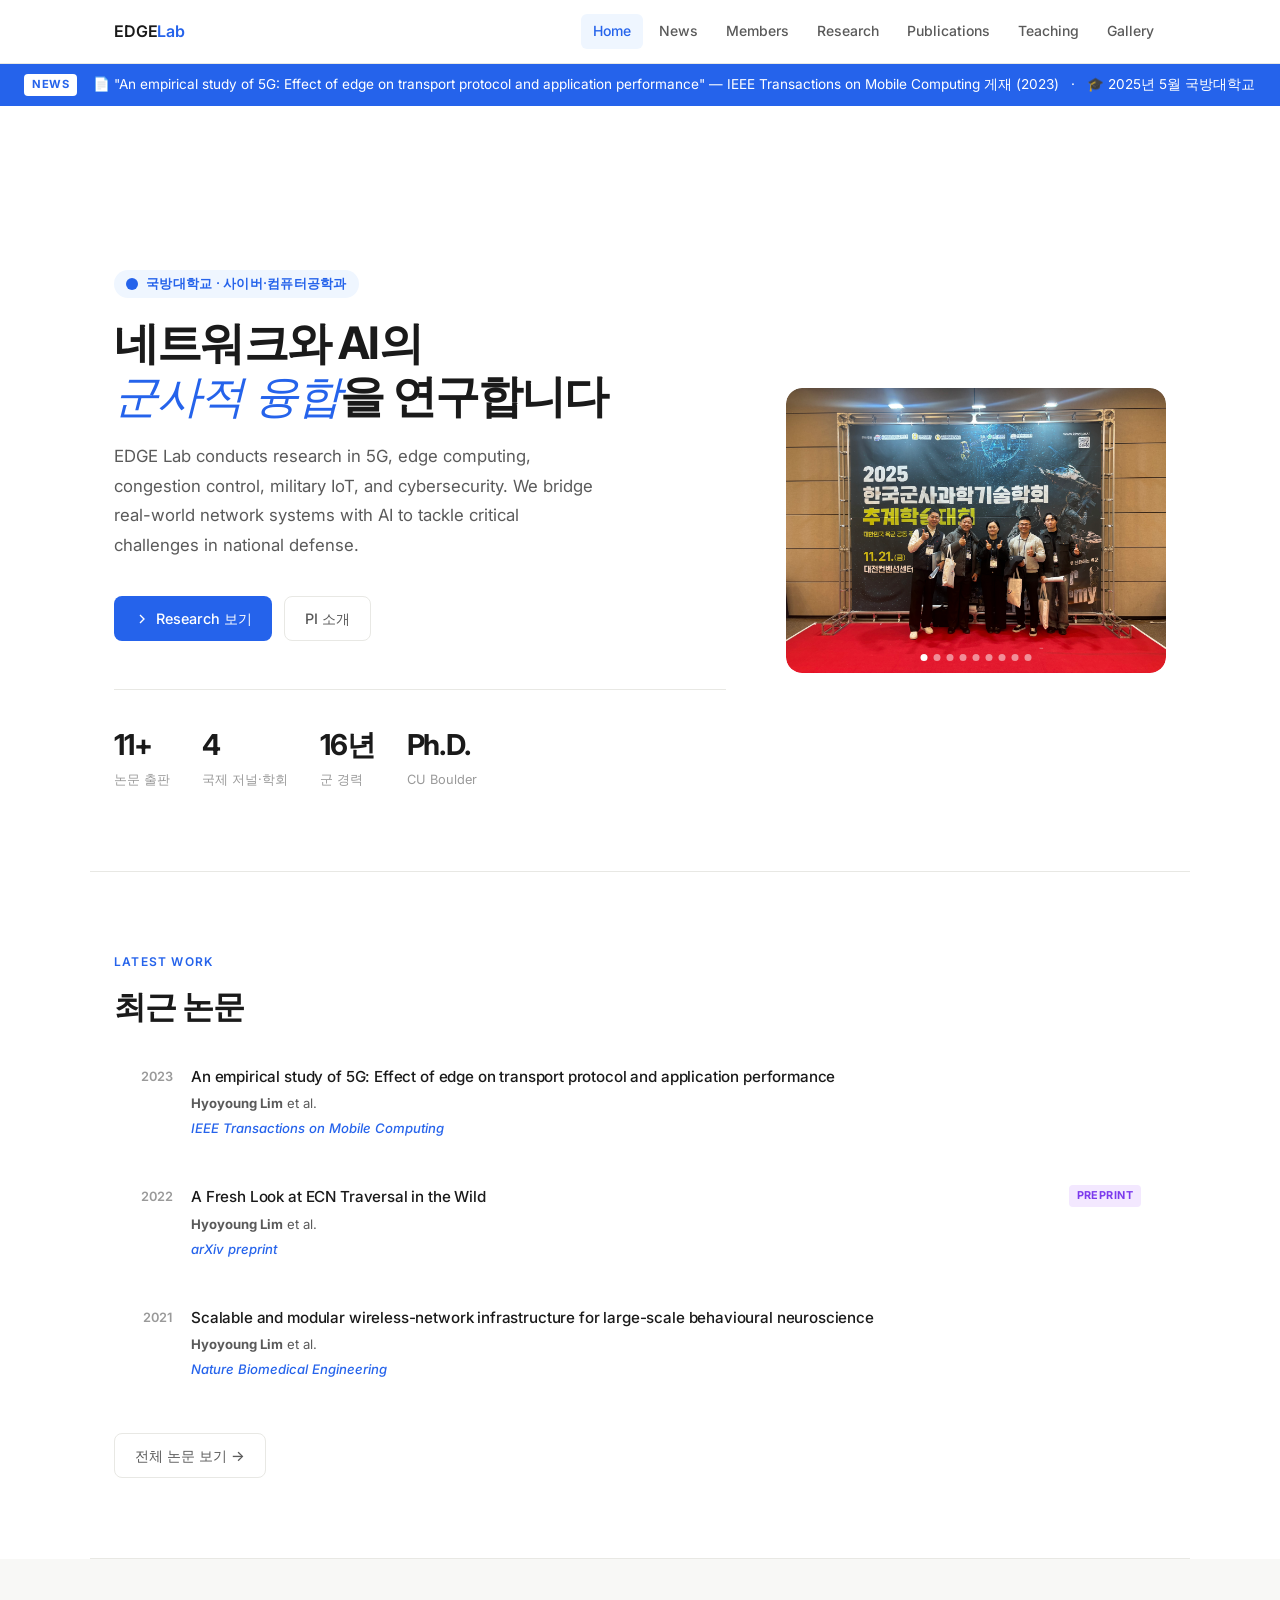
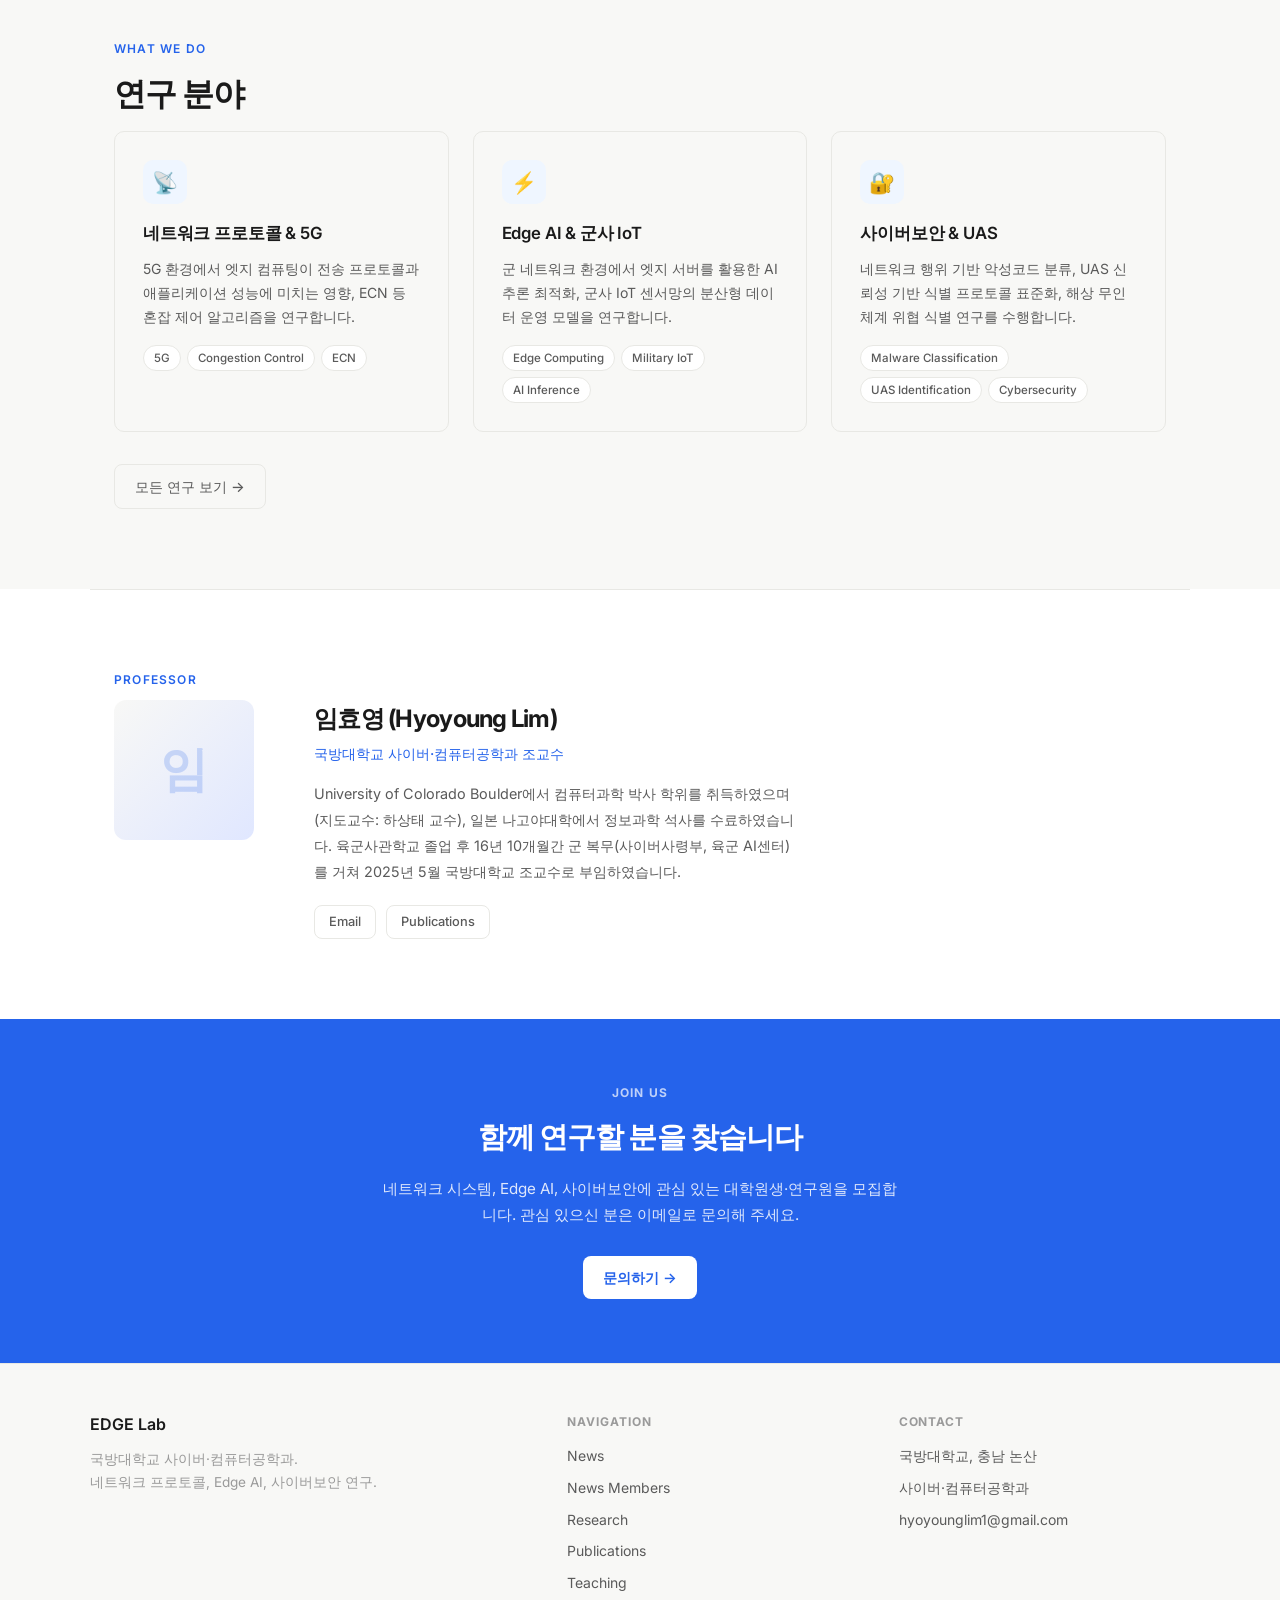
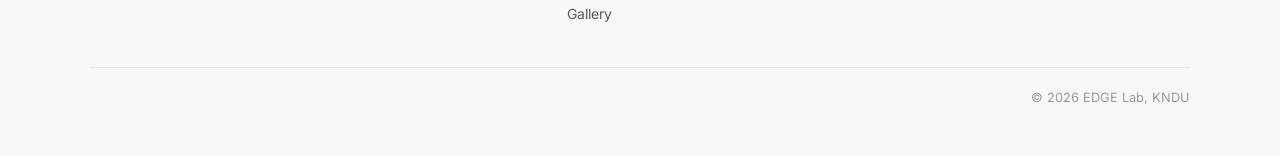
==== index.html @ 73396e30 "Update footer copyright, add hero image slideshow - Footer: show only '© 2026 EDGE Lab, KNDU' right-" ====
<!DOCTYPE html>
<html lang="ko">
<head>
  <meta charset="UTF-8">
  <meta name="viewport" content="width=device-width, initial-scale=1.0">
  <title>EDGE Lab — 국방대학교</title>
  <link rel="stylesheet" href="css/style.css">
</head>
<body>

<nav>
  <div class="nav-inner">
    <a href="index.html" class="nav-logo">EDGE<span>Lab</span></a>
    <ul class="nav-links">
            <li><a href="index.html">Home</a></li>
      <li><a href="news.html">News</a></li>
      <li><a href="members.html">Members</a></li>
      <li><a href="research.html">Research</a></li>
      <li><a href="publications.html">Publications</a></li>
      <li><a href="teaching.html">Teaching</a></li>
      <li><a href="gallery.html">Gallery</a></li>
    </ul>
    <button class="hamburger" aria-label="메뉴">
      <span></span><span></span><span></span>
    </button>
  </div>
</nav>

<div class="mobile-menu">
  <a href="index.html">Home</a>
  <a href="news.html">News</a>
  <a href="members.html">Members</a>
  <a href="research.html">Research</a>
  <a href="publications.html">Publications</a>
  <a href="teaching.html">Teaching</a>
  <a href="gallery.html">Gallery</a>
</div>

<!-- News bar -->
<div class="news-bar" style="margin-top:64px;">
  <span class="news-badge">NEWS</span>
  <div class="news-scroll">
    📄 "An empirical study of 5G: Effect of edge on transport protocol and application performance" — IEEE Transactions on Mobile Computing 게재 (2023) &nbsp;&nbsp;·&nbsp;&nbsp;
    🎓 2025년 5월 국방대학교 사이버·컴퓨터공학과 조교수 부임 &nbsp;&nbsp;·&nbsp;&nbsp;
    📢 군사과학기술학회 추계학술대회 논문 4편 발표 (2025)
  </div>
</div>

<main>
  <!-- Hero -->
  <section class="hero">
    <div>
      <div class="hero-tag">
        <svg width="12" height="12" viewBox="0 0 12 12" fill="currentColor"><circle cx="6" cy="6" r="6"/></svg>
        국방대학교 · 사이버·컴퓨터공학과
      </div>
      <h1 class="hero-title">
        네트워크와 AI의<br><em>군사적 융합</em>을 연구합니다
      </h1>
      <p class="hero-desc">
        EDGE Lab conducts research in 5G, edge computing, congestion control, military IoT, and cybersecurity.
        We bridge real-world network systems with AI to tackle critical challenges in national defense.
      </p>
      <div class="hero-btns">
        <a href="research.html" class="btn btn-primary">
          <svg width="16" height="16" fill="none" stroke="currentColor" stroke-width="2" viewBox="0 0 24 24"><path d="M9 18l6-6-6-6"/></svg>
          Research 보기
        </a>
        <a href="members.html" class="btn btn-ghost">PI 소개</a>
      </div>
      <div class="hero-stats">
        <div>
          <div class="stat-num">11+</div>
          <div class="stat-label">논문 출판</div>
        </div>
        <div>
          <div class="stat-num">4</div>
          <div class="stat-label">국제 저널·학회</div>
        </div>
        <div>
          <div class="stat-num">16년</div>
          <div class="stat-label">군 경력</div>
        </div>
        <div>
          <div class="stat-num">Ph.D.</div>
          <div class="stat-label">CU Boulder</div>
        </div>
      </div>
    </div>

    <div class="hero-card fade-in" style="padding: 0; overflow: hidden; background: none; border: none; box-shadow: none;">
      <div class="hero-slideshow">
        <div class="slide active"><img src="images/2025_1.jpeg" alt="한국군사과학기술학회 추계학술대회 2025"></div>
        <div class="slide"><img src="images/conf_1.jpg" alt="2026 춘계학술발표대회 제주"></div>
        <div class="slide"><img src="images/KICS.jpg" alt="KICS 군통신 워크숍"></div>
        <div class="slide"><img src="images/KICS-1.jpg" alt="KICS 군통신 워크숍 단체사진"></div>
        <div class="slide"><img src="images/202512.jpg" alt="KSC 2025 여수"></div>
        <div class="slide"><img src="images/conf_2.jpg" alt="FPV 드론 네트워크 연구 발표"></div>
        <div class="slide"><img src="images/ADEX.jpg" alt="Seoul ADEX 2025"></div>
        <div class="slide"><img src="images/conf_3.jpg" alt="연구 발표"></div>
        <div class="slide"><img src="images/600324578_4351438551751702_7062159995769066122_n.jpg" alt="KSC 2025 여수"></div>
        <div class="slideshow-dots">
          <span class="dot active" data-idx="0"></span>
          <span class="dot" data-idx="1"></span>
          <span class="dot" data-idx="2"></span>
          <span class="dot" data-idx="3"></span>
          <span class="dot" data-idx="4"></span>
          <span class="dot" data-idx="5"></span>
          <span class="dot" data-idx="6"></span>
          <span class="dot" data-idx="7"></span>
          <span class="dot" data-idx="8"></span>
        </div>
      </div>
    </div>
  </section>

  <div class="divider"></div>

  <!-- Recent Publications -->
  <section class="section">
    <div class="section-label">Latest Work</div>
    <h2 class="section-title fade-in">최근 논문</h2>
    <div class="pub-list" style="margin-bottom: 32px;">

      <div class="pub-item fade-in">
        <div class="pub-year">2023</div>
        <div>
          <div class="pub-title">An empirical study of 5G: Effect of edge on transport protocol and application performance</div>
          <div class="pub-authors"><strong>Hyoyoung Lim</strong> et al.</div>
          <div class="pub-venue">IEEE Transactions on Mobile Computing</div>
        </div>
        <div class="pub-badges"></div>
      </div>

      <div class="pub-item fade-in">
        <div class="pub-year">2022</div>
        <div>
          <div class="pub-title">A Fresh Look at ECN Traversal in the Wild</div>
          <div class="pub-authors"><strong>Hyoyoung Lim</strong> et al.</div>
          <div class="pub-venue">arXiv preprint</div>
        </div>
        <div class="pub-badges">
          <span class="badge badge-preprint">Preprint</span>
        </div>
      </div>

      <div class="pub-item fade-in">
        <div class="pub-year">2021</div>
        <div>
          <div class="pub-title">Scalable and modular wireless-network infrastructure for large-scale behavioural neuroscience</div>
          <div class="pub-authors"><strong>Hyoyoung Lim</strong> et al.</div>
          <div class="pub-venue">Nature Biomedical Engineering</div>
        </div>
        <div class="pub-badges"></div>
      </div>

    </div>
    <a href="publications.html" class="btn btn-ghost">전체 논문 보기 →</a>
  </section>

  <div class="divider"></div>

  <!-- Research highlights -->
  <section style="background: var(--surface); padding: 80px 0;">
    <div style="max-width: var(--max-width); margin: 0 auto; padding: 0 24px;">
      <div class="section-label">What We Do</div>
      <h2 class="section-title fade-in">연구 분야</h2>
      <div class="research-grid">
        <div class="research-card fade-in">
          <div class="research-icon">📡</div>
          <div class="research-title">네트워크 프로토콜 & 5G</div>
          <div class="research-desc">5G 환경에서 엣지 컴퓨팅이 전송 프로토콜과 애플리케이션 성능에 미치는 영향, ECN 등 혼잡 제어 알고리즘을 연구합니다.</div>
          <div class="research-tags">
            <span class="tag">5G</span>
            <span class="tag">Congestion Control</span>
            <span class="tag">ECN</span>
          </div>
        </div>
        <div class="research-card fade-in">
          <div class="research-icon">⚡</div>
          <div class="research-title">Edge AI & 군사 IoT</div>
          <div class="research-desc">군 네트워크 환경에서 엣지 서버를 활용한 AI 추론 최적화, 군사 IoT 센서망의 분산형 데이터 운영 모델을 연구합니다.</div>
          <div class="research-tags">
            <span class="tag">Edge Computing</span>
            <span class="tag">Military IoT</span>
            <span class="tag">AI Inference</span>
          </div>
        </div>
        <div class="research-card fade-in">
          <div class="research-icon">🔐</div>
          <div class="research-title">사이버보안 & UAS</div>
          <div class="research-desc">네트워크 행위 기반 악성코드 분류, UAS 신뢰성 기반 식별 프로토콜 표준화, 해상 무인체계 위협 식별 연구를 수행합니다.</div>
          <div class="research-tags">
            <span class="tag">Malware Classification</span>
            <span class="tag">UAS Identification</span>
            <span class="tag">Cybersecurity</span>
          </div>
        </div>
      </div>
      <div style="margin-top: 32px;">
        <a href="research.html" class="btn btn-ghost">모든 연구 보기 →</a>
      </div>
    </div>
  </section>

  <div class="divider"></div>

  <!-- PI intro -->
  <section class="section">
    <div class="section-label">Professor</div>
    <div style="display: grid; grid-template-columns: 160px 1fr; gap: 40px; align-items: start; max-width: 680px;" class="fade-in">
      <div>
        <div class="member-photo" style="border-radius: 12px; aspect-ratio: 1; width: 140px;">
          <span class="member-initial" style="font-size: 3rem; opacity: 0.2;">임</span>
        </div>
      </div>
      <div>
        <div class="section-title" style="font-size: 1.5rem; margin-bottom: 4px;">임효영 (Hyoyoung Lim)</div>
        <div style="color: var(--accent); font-size: 0.9rem; font-weight: 500; margin-bottom: 16px;">
          국방대학교 사이버·컴퓨터공학과 조교수
        </div>
        <p style="font-size: 0.9rem; color: var(--text-secondary); line-height: 1.8; margin-bottom: 20px;">
          University of Colorado Boulder에서 컴퓨터과학 박사 학위를 취득하였으며(지도교수: 하상태 교수),
          일본 나고야대학에서 정보과학 석사를 수료하였습니다.
          육군사관학교 졸업 후 16년 10개월간 군 복무(사이버사령부, 육군 AI센터)를 거쳐
          2025년 5월 국방대학교 조교수로 부임하였습니다.
        </p>
        <div style="display: flex; gap: 10px; flex-wrap: wrap;">
          <a href="mailto:hyoyounglim1@gmail.com" class="btn btn-ghost" style="font-size: 0.8rem; padding: 6px 14px;">Email</a>
          <a href="publications.html" class="btn btn-ghost" style="font-size: 0.8rem; padding: 6px 14px;">Publications</a>
        </div>
      </div>
    </div>
  </section>

  <!-- Join us -->
  <section style="background: var(--accent); color: white; padding: 64px 24px; text-align: center;">
    <div style="max-width: 520px; margin: 0 auto;">
      <div style="font-size: 0.75rem; font-weight: 700; letter-spacing: 0.1em; text-transform: uppercase; opacity: 0.7; margin-bottom: 12px;">Join Us</div>
      <h2 style="font-size: 1.8rem; font-weight: 700; letter-spacing: -0.03em; margin-bottom: 16px;">함께 연구할 분을 찾습니다</h2>
      <p style="opacity: 0.85; line-height: 1.7; margin-bottom: 28px; font-size: 0.95rem;">
        네트워크 시스템, Edge AI, 사이버보안에 관심 있는 대학원생·연구원을 모집합니다.
        관심 있으신 분은 이메일로 문의해 주세요.
      </p>
      <a href="mailto:hyoyounglim1@gmail.com" class="btn" style="background: white; color: var(--accent); font-weight: 600;">문의하기 →</a>
    </div>
  </section>
</main>

<footer>
  <div class="footer-inner">
    <div>
      <div class="footer-brand">EDGE Lab</div>
      <p class="footer-desc">국방대학교 사이버·컴퓨터공학과.<br>네트워크 프로토콜, Edge AI, 사이버보안 연구.</p>
    </div>
    <div>
      <div class="footer-col-title">Navigation</div>
      <ul class="footer-links">
        <li><a href="news.html">News</a></li>
      <li><a href="news.html">News</a>
  <a href="members.html">Members</a></li>
        <li><a href="research.html">Research</a></li>
        <li><a href="publications.html">Publications</a></li>
        <li><a href="teaching.html">Teaching</a></li>
        <li><a href="gallery.html">Gallery</a></li>
      </ul>
    </div>
    <div>
      <div class="footer-col-title">Contact</div>
      <ul class="footer-links">
        <li><a href="#">국방대학교, 충남 논산</a></li>
        <li><a href="#">사이버·컴퓨터공학과</a></li>
        <li><a href="mailto:hyoyounglim1@gmail.com">hyoyounglim1@gmail.com</a></li>
      </ul>
    </div>
  </div>
  <div class="footer-bottom">
    <span>© 2026 EDGE Lab, KNDU</span>
  </div>
</footer>

<script src="js/main.js"></script>
</body>
</html>
---- css/style.css ----
@import url('https://fonts.googleapis.com/css2?family=Inter:wght@300;400;500;600;700&family=Lora:ital,wght@0,400;0,600;1,400&display=swap');

*, *::before, *::after { box-sizing: border-box; margin: 0; padding: 0; }

:root {
  --bg: #ffffff;
  --surface: #f8f8f6;
  --border: #e8e8e4;
  --text-primary: #1a1a1a;
  --text-secondary: #5a5a5a;
  --text-muted: #9a9a9a;
  --accent: #2563eb;
  --accent-light: #eff6ff;
  --nav-height: 64px;
  --max-width: 1100px;
  --radius: 10px;
}

html { scroll-behavior: smooth; font-size: 16px; }

body {
  font-family: 'Inter', -apple-system, BlinkMacSystemFont, sans-serif;
  background: var(--bg);
  color: var(--text-primary);
  line-height: 1.6;
  -webkit-font-smoothing: antialiased;
}

/* ── Navigation ── */
nav {
  position: fixed;
  top: 0; left: 0; right: 0;
  height: var(--nav-height);
  background: rgba(255,255,255,0.92);
  backdrop-filter: blur(12px);
  -webkit-backdrop-filter: blur(12px);
  border-bottom: 1px solid var(--border);
  z-index: 100;
  display: flex;
  align-items: center;
}

.nav-inner {
  max-width: var(--max-width);
  margin: 0 auto;
  padding: 0 24px;
  width: 100%;
  display: flex;
  align-items: center;
  justify-content: space-between;
}

.nav-logo {
  font-size: 1rem;
  font-weight: 600;
  color: var(--text-primary);
  text-decoration: none;
  letter-spacing: -0.01em;
}

.nav-logo span { color: var(--accent); }

.nav-links {
  display: flex;
  gap: 4px;
  list-style: none;
}

.nav-links a {
  display: block;
  padding: 6px 12px;
  font-size: 0.875rem;
  font-weight: 500;
  color: var(--text-secondary);
  text-decoration: none;
  border-radius: 6px;
  transition: color 0.15s, background 0.15s;
}

.nav-links a:hover,
.nav-links a.active {
  color: var(--accent);
  background: var(--accent-light);
}

.hamburger {
  display: none;
  flex-direction: column;
  gap: 5px;
  cursor: pointer;
  background: none;
  border: none;
  padding: 4px;
}
.hamburger span { display: block; width: 22px; height: 2px; background: var(--text-primary); border-radius: 2px; transition: 0.2s; }

/* ── Layout ── */
main { padding-top: var(--nav-height); }

.section {
  padding: 80px 24px;
  max-width: var(--max-width);
  margin: 0 auto;
}

.section-label {
  font-size: 0.75rem;
  font-weight: 600;
  text-transform: uppercase;
  letter-spacing: 0.1em;
  color: var(--accent);
  margin-bottom: 10px;
}

.section-title {
  font-size: 2rem;
  font-weight: 700;
  color: var(--text-primary);
  letter-spacing: -0.03em;
  margin-bottom: 12px;
}

.section-sub {
  font-size: 1rem;
  color: var(--text-secondary);
  max-width: 560px;
  line-height: 1.7;
  margin-bottom: 48px;
}

.divider { height: 1px; background: var(--border); max-width: var(--max-width); margin: 0 auto; }

/* ── Hero ── */
.hero {
  padding: 100px 24px 80px;
  max-width: var(--max-width);
  margin: 0 auto;
  display: grid;
  grid-template-columns: 1fr 380px;
  gap: 60px;
  align-items: center;
}

.hero-tag {
  display: inline-flex;
  align-items: center;
  gap: 8px;
  background: var(--accent-light);
  color: var(--accent);
  font-size: 0.8rem;
  font-weight: 600;
  padding: 4px 12px;
  border-radius: 100px;
  margin-bottom: 20px;
  letter-spacing: 0.02em;
}

.hero-title {
  font-size: 2.8rem;
  font-weight: 700;
  letter-spacing: -0.04em;
  line-height: 1.15;
  color: var(--text-primary);
  margin-bottom: 20px;
}

.hero-title em {
  font-family: 'Lora', Georgia, serif;
  font-style: italic;
  font-weight: 400;
  color: var(--accent);
}

.hero-desc {
  font-size: 1.05rem;
  color: var(--text-secondary);
  line-height: 1.75;
  margin-bottom: 36px;
  max-width: 480px;
}

.hero-btns { display: flex; gap: 12px; flex-wrap: wrap; }

.btn {
  display: inline-flex;
  align-items: center;
  gap: 6px;
  padding: 10px 20px;
  border-radius: 8px;
  font-size: 0.9rem;
  font-weight: 500;
  text-decoration: none;
  transition: all 0.15s;
  cursor: pointer;
  border: none;
}

.btn-primary {
  background: var(--accent);
  color: white;
}
.btn-primary:hover { background: #1d4ed8; transform: translateY(-1px); box-shadow: 0 4px 14px rgba(37,99,235,0.3); }

.btn-ghost {
  background: transparent;
  color: var(--text-secondary);
  border: 1px solid var(--border);
}
.btn-ghost:hover { border-color: var(--accent); color: var(--accent); background: var(--accent-light); }

.hero-stats {
  display: flex;
  gap: 32px;
  margin-top: 48px;
  padding-top: 32px;
  border-top: 1px solid var(--border);
}

.stat-num {
  font-size: 1.8rem;
  font-weight: 700;
  letter-spacing: -0.04em;
  color: var(--text-primary);
}
.stat-label { font-size: 0.8rem; color: var(--text-muted); margin-top: 2px; }

.hero-card {
  background: var(--surface);
  border: 1px solid var(--border);
  border-radius: 16px;
  padding: 28px;
  position: relative;
  overflow: hidden;
}

.hero-card::before {
  content: '';
  position: absolute;
  top: 0; right: 0;
  width: 200px; height: 200px;
  background: radial-gradient(circle, rgba(37,99,235,0.08) 0%, transparent 70%);
}

.lab-photo-placeholder {
  width: 100%;
  aspect-ratio: 4/3;
  background: linear-gradient(135deg, #dbeafe 0%, #eff6ff 100%);
  border-radius: 10px;
  display: flex;
  flex-direction: column;
  align-items: center;
  justify-content: center;
  gap: 8px;
  color: var(--accent);
  font-size: 0.85rem;
  font-weight: 500;
  margin-bottom: 20px;
}

.lab-photo-placeholder svg { opacity: 0.5; }

.lab-info-row { display: flex; align-items: center; gap: 8px; margin-bottom: 10px; }
.lab-info-row:last-child { margin-bottom: 0; }
.lab-info-icon { width: 18px; height: 18px; color: var(--accent); flex-shrink: 0; }
.lab-info-text { font-size: 0.875rem; color: var(--text-secondary); }

/* ── Hero Slideshow ── */
.hero-slideshow {
  position: relative;
  width: 100%;
  aspect-ratio: 4/3;
  border-radius: 16px;
  overflow: hidden;
  box-shadow: 0 8px 32px rgba(0,0,0,0.15);
}

.hero-slideshow .slide {
  position: absolute;
  inset: 0;
  opacity: 0;
  transition: opacity 0.7s ease;
}

.hero-slideshow .slide.active { opacity: 1; }

.hero-slideshow .slide img {
  width: 100%;
  height: 100%;
  object-fit: cover;
  display: block;
}

.slideshow-dots {
  position: absolute;
  bottom: 12px;
  left: 50%;
  transform: translateX(-50%);
  display: flex;
  gap: 6px;
  z-index: 10;
}

.dot {
  width: 7px;
  height: 7px;
  border-radius: 50%;
  background: rgba(255,255,255,0.5);
  cursor: pointer;
  transition: background 0.2s;
}

.dot.active { background: white; }

/* ── News ticker ── */
.news-bar {
  background: var(--accent);
  color: white;
  padding: 10px 24px;
  font-size: 0.85rem;
  display: flex;
  align-items: center;
  gap: 16px;
  overflow: hidden;
}
.news-badge {
  background: white;
  color: var(--accent);
  font-size: 0.7rem;
  font-weight: 700;
  padding: 2px 8px;
  border-radius: 4px;
  flex-shrink: 0;
  letter-spacing: 0.05em;
}
.news-scroll { white-space: nowrap; overflow: hidden; }

/* ── Members ── */
.member-grid {
  display: grid;
  grid-template-columns: repeat(auto-fill, minmax(200px, 1fr));
  gap: 24px;
}

.member-card {
  background: var(--bg);
  border: 1px solid var(--border);
  border-radius: var(--radius);
  overflow: hidden;
  transition: border-color 0.2s, box-shadow 0.2s, transform 0.2s;
}

.member-card:hover {
  border-color: var(--accent);
  box-shadow: 0 4px 20px rgba(37,99,235,0.1);
  transform: translateY(-2px);
}

.member-photo {
  width: 100%;
  aspect-ratio: 1;
  background: linear-gradient(135deg, var(--surface) 0%, #e0e7ff 100%);
  display: flex;
  align-items: center;
  justify-content: center;
  position: relative;
  overflow: hidden;
}

.member-photo img { width: 100%; height: 100%; object-fit: cover; }

.member-initial {
  font-size: 2rem;
  font-weight: 700;
  color: var(--accent);
  opacity: 0.3;
}

.member-info { padding: 16px; }
.member-name { font-size: 0.95rem; font-weight: 600; margin-bottom: 2px; }
.member-role { font-size: 0.8rem; color: var(--accent); font-weight: 500; margin-bottom: 4px; }
.member-dept { font-size: 0.78rem; color: var(--text-muted); }
.member-links { display: flex; gap: 8px; margin-top: 10px; }
.member-link {
  font-size: 0.75rem;
  color: var(--text-muted);
  text-decoration: none;
  padding: 2px 8px;
  border: 1px solid var(--border);
  border-radius: 4px;
  transition: 0.15s;
}
.member-link:hover { color: var(--accent); border-color: var(--accent); }

.member-section-title {
  font-size: 0.8rem;
  font-weight: 600;
  text-transform: uppercase;
  letter-spacing: 0.08em;
  color: var(--text-muted);
  margin: 40px 0 16px;
  padding-bottom: 8px;
  border-bottom: 1px solid var(--border);
}

/* ── Research ── */
.research-grid {
  display: grid;
  grid-template-columns: repeat(auto-fill, minmax(320px, 1fr));
  gap: 24px;
}

.research-card {
  background: var(--surface);
  border: 1px solid var(--border);
  border-radius: var(--radius);
  padding: 28px;
  transition: 0.2s;
}

.research-card:hover { border-color: var(--accent); box-shadow: 0 4px 20px rgba(37,99,235,0.08); }

.research-icon {
  width: 44px;
  height: 44px;
  background: var(--accent-light);
  border-radius: 10px;
  display: flex;
  align-items: center;
  justify-content: center;
  margin-bottom: 16px;
  font-size: 1.3rem;
}

.research-title { font-size: 1.05rem; font-weight: 600; margin-bottom: 10px; letter-spacing: -0.01em; }
.research-desc { font-size: 0.875rem; color: var(--text-secondary); line-height: 1.7; margin-bottom: 16px; }
.research-tags { display: flex; flex-wrap: wrap; gap: 6px; }
.tag {
  font-size: 0.72rem;
  font-weight: 500;
  padding: 3px 10px;
  border-radius: 100px;
  background: white;
  border: 1px solid var(--border);
  color: var(--text-secondary);
}

/* ── Publications ── */
.pub-filters { display: flex; gap: 8px; margin-bottom: 32px; flex-wrap: wrap; }
.filter-btn {
  padding: 6px 14px;
  border: 1px solid var(--border);
  border-radius: 6px;
  font-size: 0.8rem;
  font-weight: 500;
  background: white;
  color: var(--text-secondary);
  cursor: pointer;
  transition: 0.15s;
}
.filter-btn.active, .filter-btn:hover { border-color: var(--accent); color: var(--accent); background: var(--accent-light); }

.pub-list { display: flex; flex-direction: column; gap: 4px; }

.pub-item {
  padding: 20px 24px;
  border: 1px solid transparent;
  border-radius: var(--radius);
  display: grid;
  grid-template-columns: auto 1fr auto;
  gap: 16px;
  align-items: start;
  transition: 0.15s;
  cursor: pointer;
}

.pub-item:hover { border-color: var(--border); background: var(--surface); }

.pub-year {
  font-size: 0.8rem;
  font-weight: 600;
  color: var(--text-muted);
  padding-top: 2px;
  width: 36px;
  text-align: center;
}

.pub-title { font-size: 0.95rem; font-weight: 500; margin-bottom: 4px; letter-spacing: -0.01em; }
.pub-authors { font-size: 0.82rem; color: var(--text-secondary); margin-bottom: 4px; }
.pub-venue { font-size: 0.82rem; color: var(--accent); font-weight: 500; font-style: italic; }

.pub-badges { display: flex; flex-direction: column; gap: 4px; align-items: flex-end; }
.badge {
  font-size: 0.68rem;
  font-weight: 700;
  padding: 2px 8px;
  border-radius: 4px;
  letter-spacing: 0.04em;
  text-transform: uppercase;
  white-space: nowrap;
}
.badge-oral { background: #fef3c7; color: #92400e; }
.badge-best { background: #dcfce7; color: #166534; }
.badge-preprint { background: #f3e8ff; color: #7c3aed; }

/* ── Teaching ── */
.course-grid { display: flex; flex-direction: column; gap: 16px; }

.course-card {
  background: var(--bg);
  border: 1px solid var(--border);
  border-radius: var(--radius);
  padding: 24px 28px;
  display: grid;
  grid-template-columns: auto 1fr auto;
  gap: 24px;
  align-items: center;
  transition: 0.15s;
}

.course-card:hover { border-color: var(--accent); box-shadow: 0 2px 12px rgba(37,99,235,0.08); }

.course-code {
  font-family: 'Courier New', monospace;
  font-size: 0.8rem;
  font-weight: 700;
  color: var(--accent);
  background: var(--accent-light);
  padding: 6px 10px;
  border-radius: 6px;
  white-space: nowrap;
}

.course-title { font-size: 1rem; font-weight: 600; margin-bottom: 4px; }
.course-info { font-size: 0.82rem; color: var(--text-secondary); }

.course-sem {
  font-size: 0.78rem;
  color: var(--text-muted);
  font-weight: 500;
  text-align: right;
  white-space: nowrap;
}

/* ── Gallery ── */
.gallery-filters { display: flex; gap: 8px; margin-bottom: 28px; flex-wrap: wrap; }

.gallery-grid {
  columns: 3;
  column-gap: 16px;
}

.gallery-item {
  break-inside: avoid;
  margin-bottom: 16px;
  border-radius: var(--radius);
  overflow: hidden;
  position: relative;
  cursor: pointer;
}

.gallery-item:hover .gallery-overlay { opacity: 1; }

.gallery-placeholder {
  width: 100%;
  background: linear-gradient(135deg, var(--surface), #dbeafe);
  display: flex;
  align-items: center;
  justify-content: center;
  font-size: 0.8rem;
  color: var(--text-muted);
  border-radius: var(--radius);
  border: 1px solid var(--border);
  font-weight: 500;
}

.gallery-placeholder.tall { aspect-ratio: 3/4; }
.gallery-placeholder.wide { aspect-ratio: 4/3; }
.gallery-placeholder.square { aspect-ratio: 1; }

.gallery-overlay {
  position: absolute;
  inset: 0;
  background: rgba(0,0,0,0.5);
  display: flex;
  align-items: flex-end;
  padding: 16px;
  opacity: 0;
  transition: 0.2s;
}
.gallery-caption { color: white; font-size: 0.82rem; font-weight: 500; }

/* ── Footer ── */
footer {
  background: var(--surface);
  border-top: 1px solid var(--border);
  padding: 48px 24px;
}

.footer-inner {
  max-width: var(--max-width);
  margin: 0 auto;
  display: grid;
  grid-template-columns: 1.5fr 1fr 1fr;
  gap: 40px;
}

.footer-brand { font-size: 1rem; font-weight: 600; margin-bottom: 10px; }
.footer-desc { font-size: 0.85rem; color: var(--text-muted); line-height: 1.7; }
.footer-col-title { font-size: 0.75rem; font-weight: 700; text-transform: uppercase; letter-spacing: 0.08em; color: var(--text-muted); margin-bottom: 12px; }
.footer-links { list-style: none; display: flex; flex-direction: column; gap: 6px; }
.footer-links a { font-size: 0.875rem; color: var(--text-secondary); text-decoration: none; transition: color 0.15s; }
.footer-links a:hover { color: var(--accent); }
.footer-bottom { margin-top: 40px; padding-top: 20px; border-top: 1px solid var(--border); font-size: 0.8rem; color: var(--text-muted); max-width: var(--max-width); margin-left: auto; margin-right: auto; display: flex; justify-content: flex-end; align-items: center; }

/* ── Lightbox ── */
.lightbox {
  position: fixed;
  inset: 0;
  background: rgba(0,0,0,0.85);
  display: none;
  align-items: center;
  justify-content: center;
  z-index: 200;
  padding: 24px;
}
.lightbox.open { display: flex; }
.lightbox-img { max-width: 90vw; max-height: 85vh; border-radius: 8px; }
.lightbox-close {
  position: absolute;
  top: 20px; right: 20px;
  background: rgba(255,255,255,0.15);
  border: none;
  color: white;
  width: 36px; height: 36px;
  border-radius: 50%;
  cursor: pointer;
  font-size: 1.2rem;
  display: flex; align-items: center; justify-content: center;
  transition: background 0.15s;
}
.lightbox-close:hover { background: rgba(255,255,255,0.25); }

/* ── Mobile nav ── */
.mobile-menu {
  display: none;
  position: fixed;
  top: var(--nav-height);
  left: 0; right: 0;
  background: white;
  border-bottom: 1px solid var(--border);
  padding: 12px 24px 20px;
  z-index: 99;
  flex-direction: column;
  gap: 4px;
}

.mobile-menu.open { display: flex; }
.mobile-menu a { display: block; padding: 10px 12px; font-size: 0.95rem; font-weight: 500; color: var(--text-secondary); text-decoration: none; border-radius: 6px; }
.mobile-menu a:hover { color: var(--accent); background: var(--accent-light); }

/* ── Responsive ── */
@media (max-width: 768px) {
  .nav-links { display: none; }
  .hamburger { display: flex; }

  .hero { grid-template-columns: 1fr; gap: 40px; padding: 60px 24px 60px; }
  .hero-card { display: none; }
  .hero-title { font-size: 2rem; }
  .hero-stats { gap: 20px; }

  .gallery-grid { columns: 2; }
  .footer-inner { grid-template-columns: 1fr; gap: 28px; }
  .footer-bottom { flex-direction: column; gap: 8px; text-align: center; }

  .course-card { grid-template-columns: 1fr; }
  .course-sem { text-align: left; }
  .pub-item { grid-template-columns: 1fr; }
  .pub-year { width: auto; }
}

@media (max-width: 480px) {
  .gallery-grid { columns: 1; }
  .section { padding: 60px 20px; }
}

/* ── Page header ── */
.page-hero {
  background: var(--surface);
  border-bottom: 1px solid var(--border);
  padding: 60px 24px;
}
.page-hero-inner { max-width: var(--max-width); margin: 0 auto; }
.page-hero-title { font-size: 2.2rem; font-weight: 700; letter-spacing: -0.04em; margin-bottom: 8px; }
.page-hero-sub { font-size: 1rem; color: var(--text-secondary); }

/* scroll fade-in */
.fade-in { opacity: 0; transform: translateY(16px); transition: opacity 0.5s ease, transform 0.5s ease; }
.fade-in.visible { opacity: 1; transform: none; }
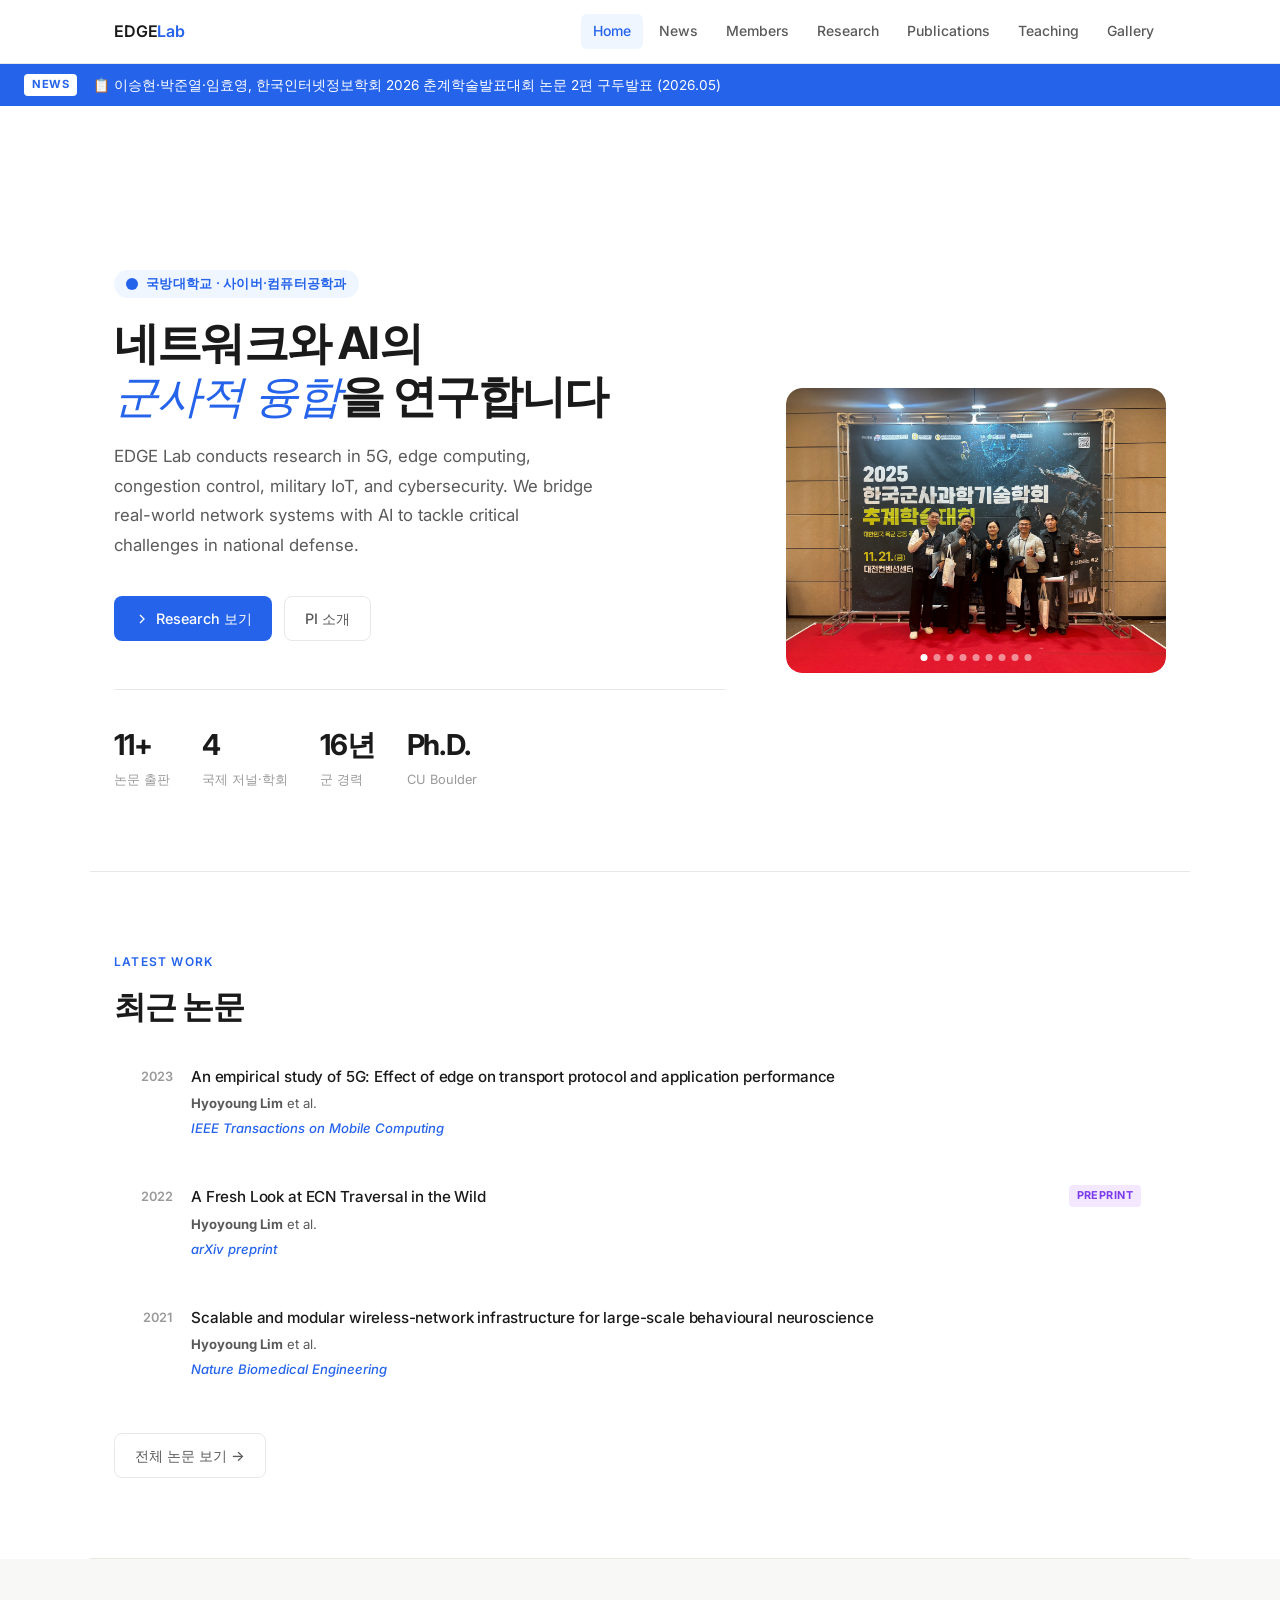
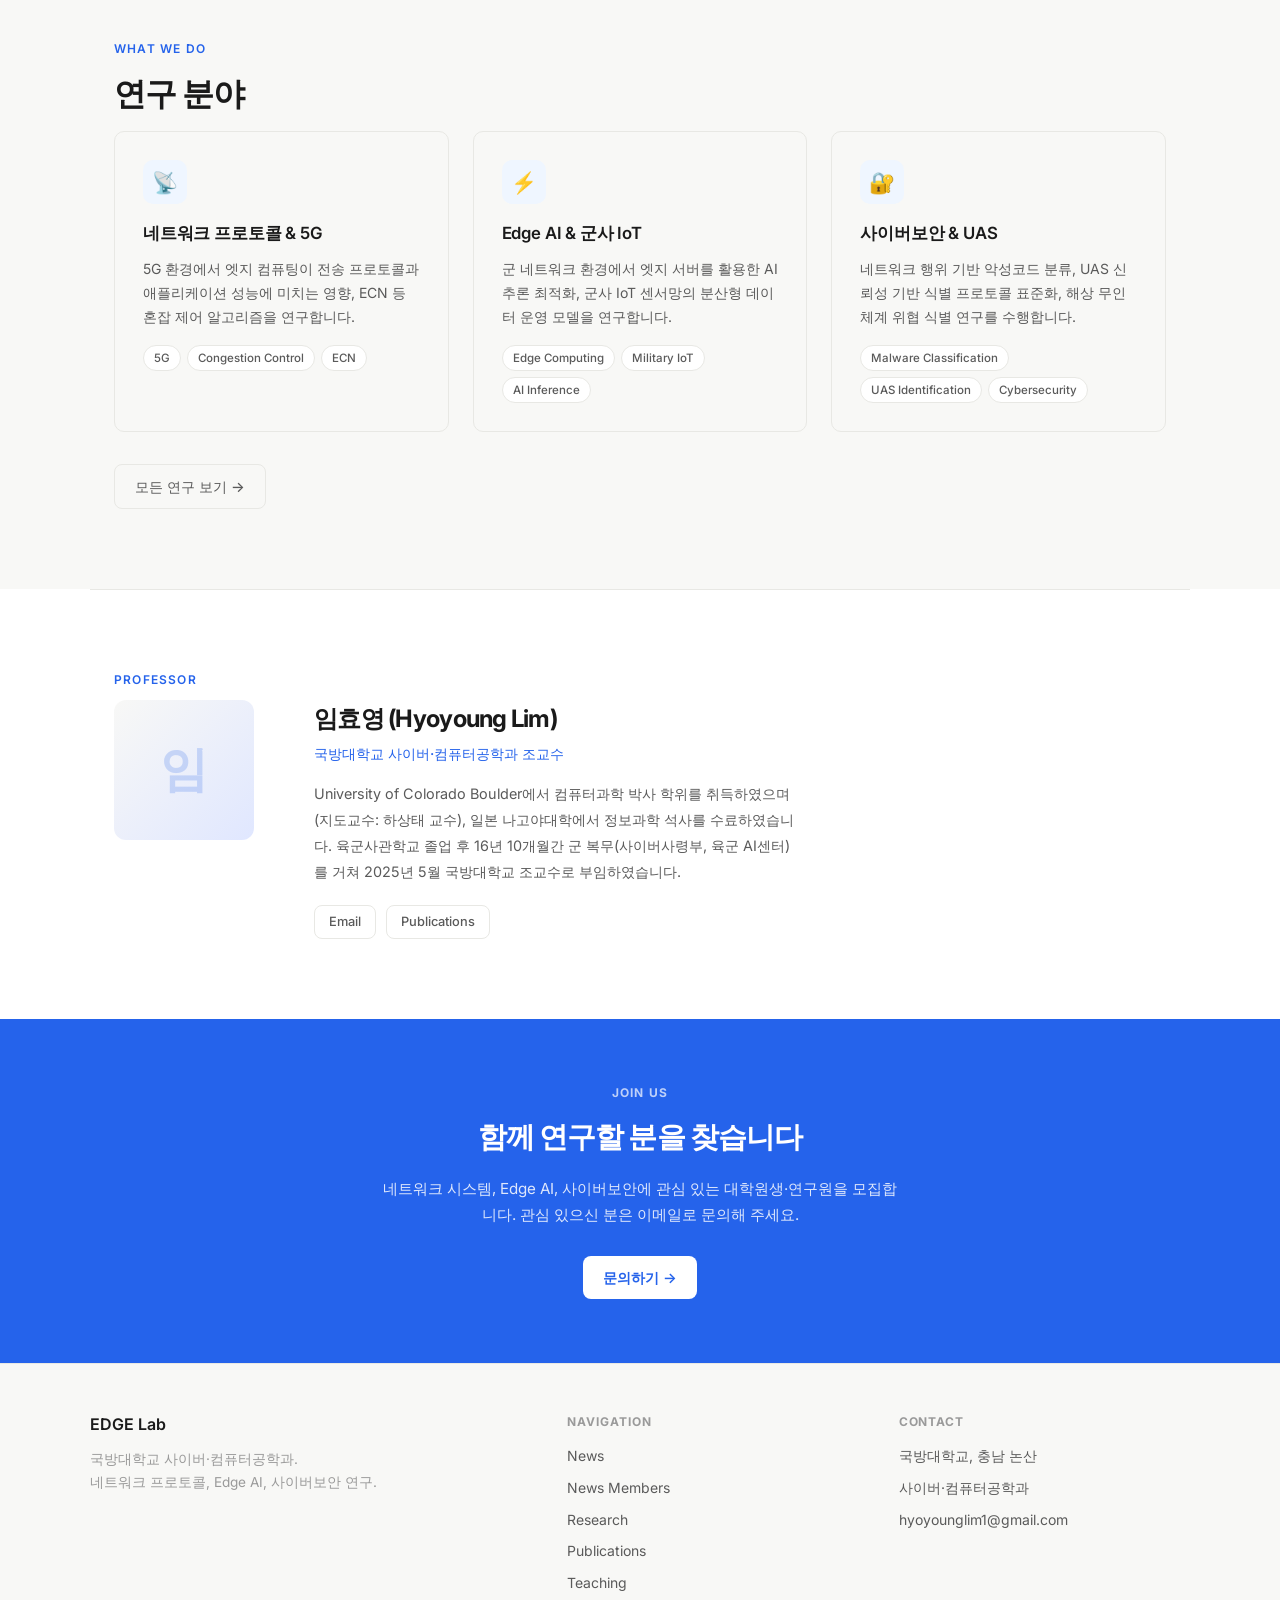
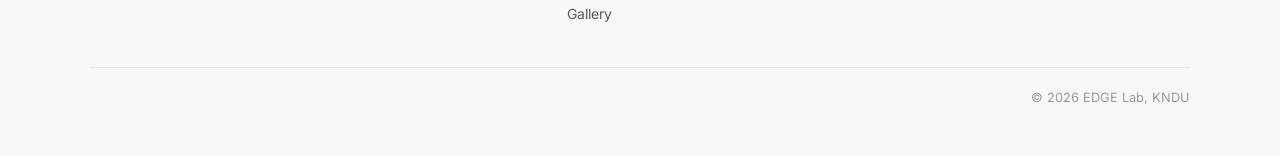
==== commit 13288c81: "Replace news bar scroll with rotating ticker (latest 3 items) - 3 news items fade in/out every 4 sec" ====
--- a/index.html
+++ b/index.html
@@ -39,10 +39,10 @@
 <!-- News bar -->
 <div class="news-bar" style="margin-top:64px;">
   <span class="news-badge">NEWS</span>
-  <div class="news-scroll">
-    📄 "An empirical study of 5G: Effect of edge on transport protocol and application performance" — IEEE Transactions on Mobile Computing 게재 (2023) &nbsp;&nbsp;·&nbsp;&nbsp;
-    🎓 2025년 5월 국방대학교 사이버·컴퓨터공학과 조교수 부임 &nbsp;&nbsp;·&nbsp;&nbsp;
-    📢 군사과학기술학회 추계학술대회 논문 4편 발표 (2025)
+  <div class="news-ticker">
+    <div class="news-tick active">📋 이승현·박준열·임효영, 한국인터넷정보학회 2026 춘계학술발표대회 논문 2편 구두발표 (2026.05)</div>
+    <div class="news-tick">🎤 KSC 2025 신진연구자 최신연구소개 초청 강연 — "5G 엣지 환경에서의 전송 프로토콜·애플리케이션 성능 분석" (2025.12)</div>
+    <div class="news-tick">📢 군사과학기술학회 추계학술대회 논문 6편 발표 (2025.11)</div>
   </div>
 </div>
 
--- a/css/style.css
+++ b/css/style.css
@@ -332,7 +332,9 @@
   flex-shrink: 0;
   letter-spacing: 0.05em;
 }
-.news-scroll { white-space: nowrap; overflow: hidden; }
+.news-ticker { position: relative; overflow: hidden; flex: 1; height: 1.4em; }
+.news-tick { position: absolute; inset: 0; white-space: nowrap; opacity: 0; transition: opacity 0.6s ease; }
+.news-tick.active { opacity: 1; }
 
 /* ── Members ── */
 .member-grid {
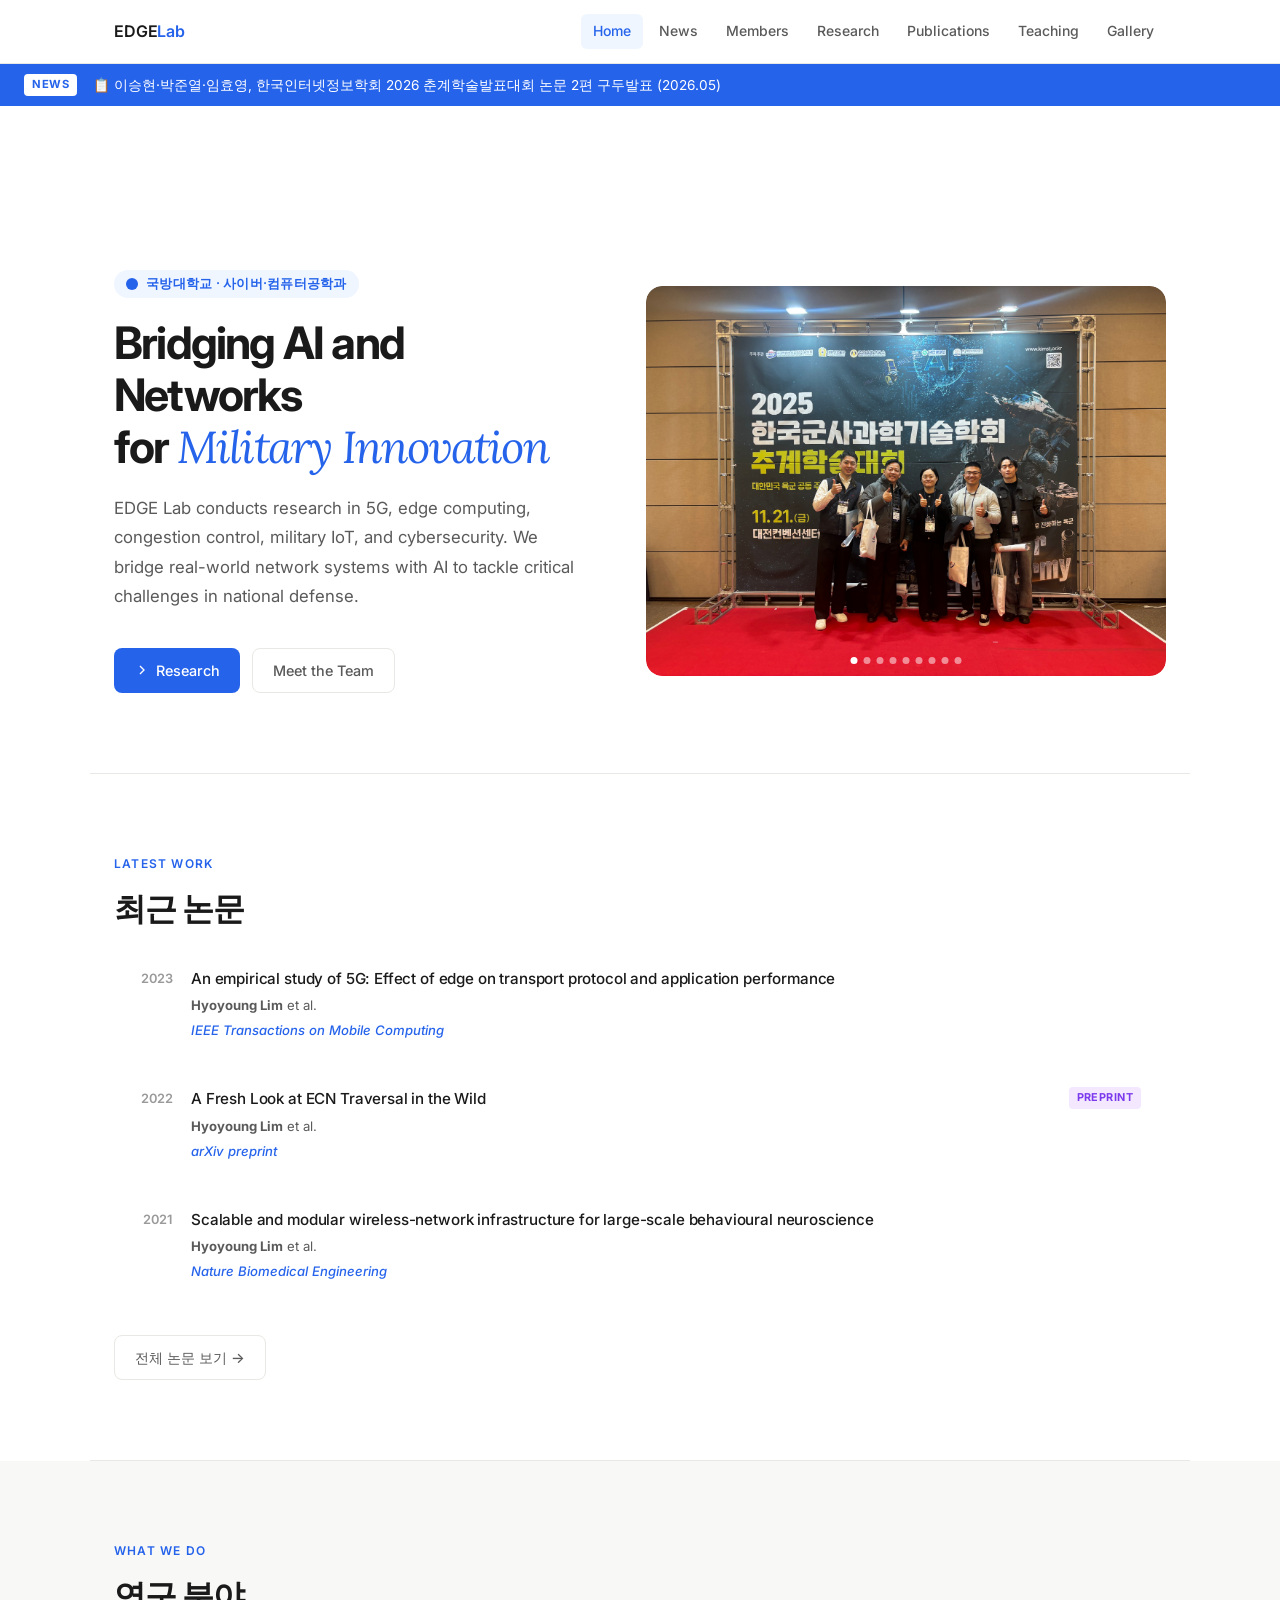
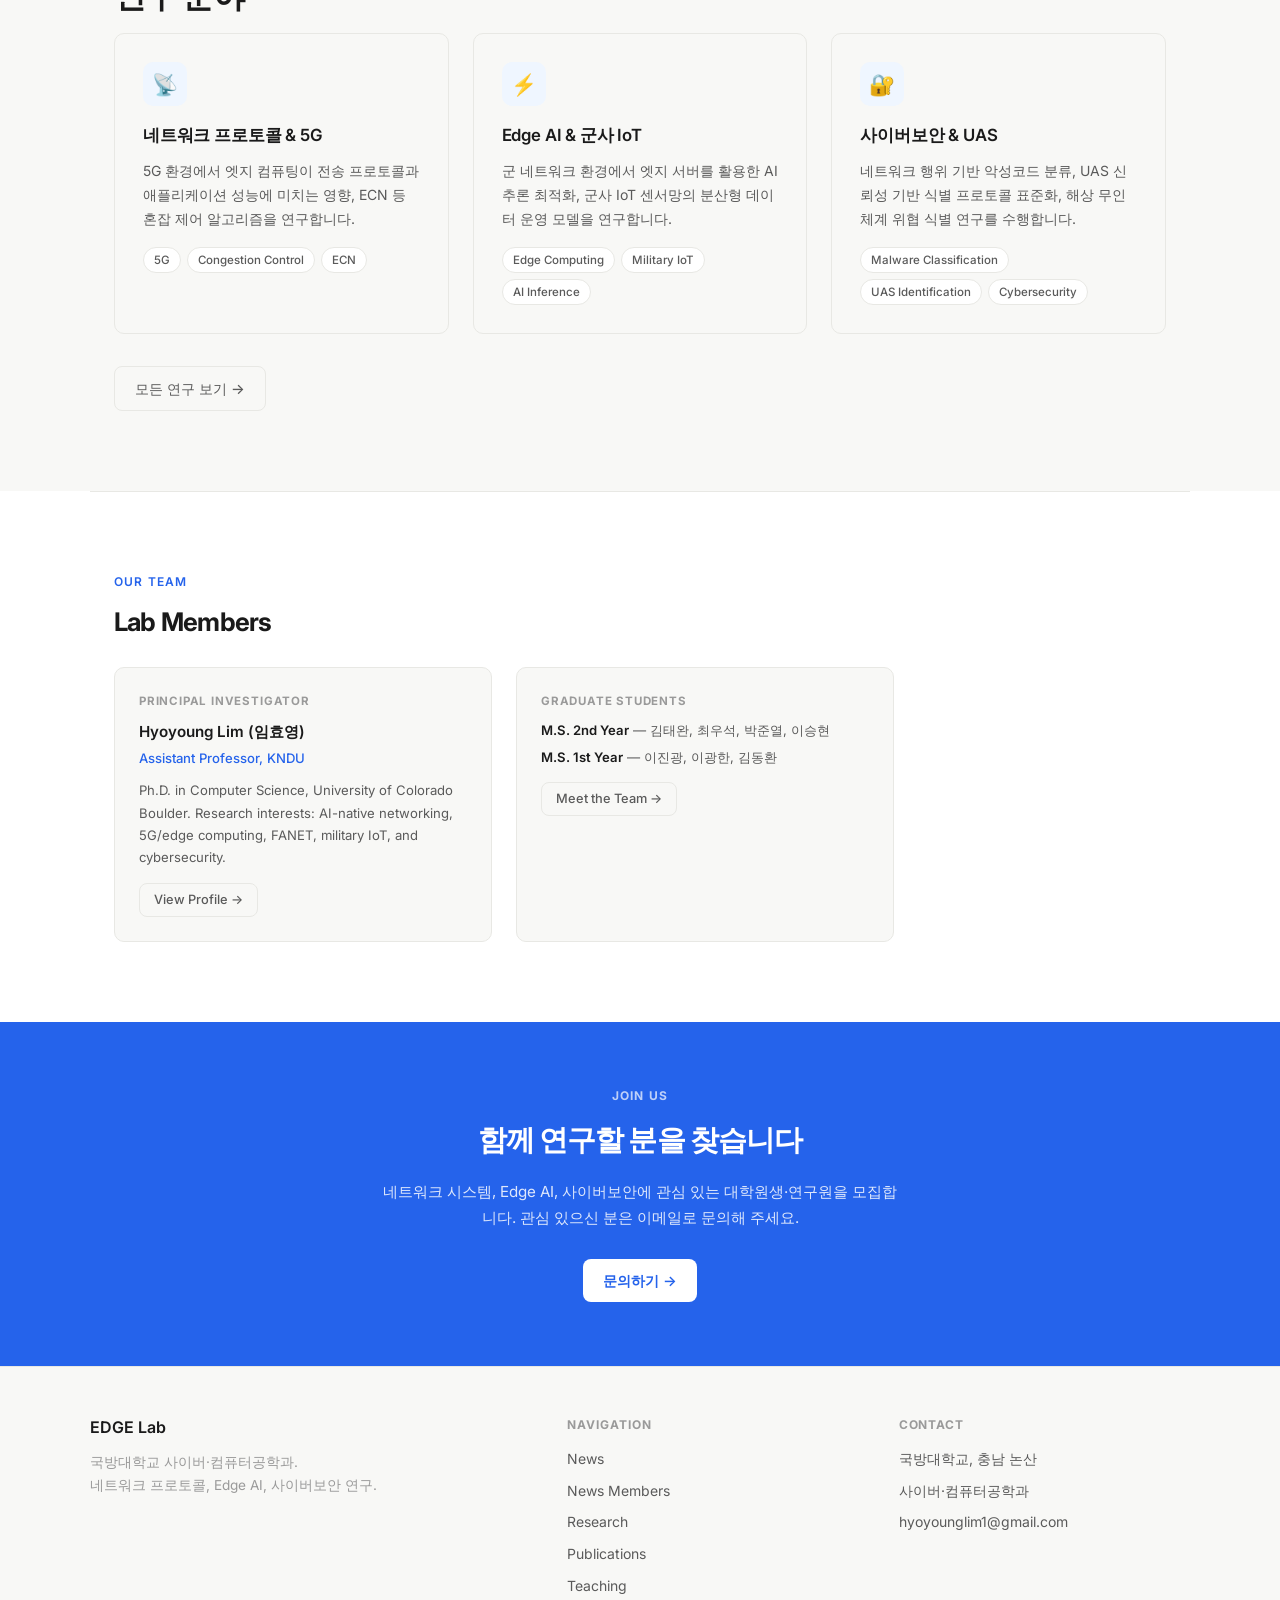
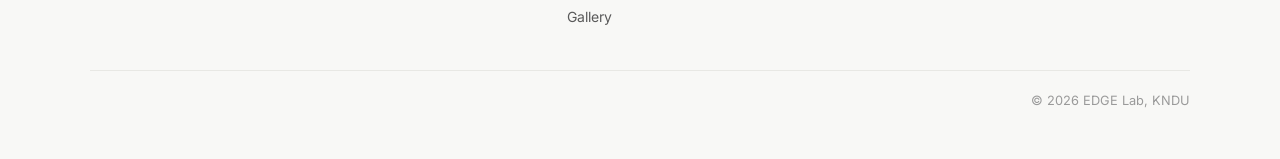
==== commit 492682f0: "Update index hero: English title, remove stats, enlarge slideshow, redesign team section - Hero titl" ====
--- a/index.html
+++ b/index.html
@@ -55,7 +55,7 @@
         국방대학교 · 사이버·컴퓨터공학과
       </div>
       <h1 class="hero-title">
-        네트워크와 AI의<br><em>군사적 융합</em>을 연구합니다
+        Bridging AI and Networks<br>for <em>Military Innovation</em>
       </h1>
       <p class="hero-desc">
         EDGE Lab conducts research in 5G, edge computing, congestion control, military IoT, and cybersecurity.
@@ -64,27 +64,9 @@
       <div class="hero-btns">
         <a href="research.html" class="btn btn-primary">
           <svg width="16" height="16" fill="none" stroke="currentColor" stroke-width="2" viewBox="0 0 24 24"><path d="M9 18l6-6-6-6"/></svg>
-          Research 보기
+          Research
         </a>
-        <a href="members.html" class="btn btn-ghost">PI 소개</a>
-      </div>
-      <div class="hero-stats">
-        <div>
-          <div class="stat-num">11+</div>
-          <div class="stat-label">논문 출판</div>
-        </div>
-        <div>
-          <div class="stat-num">4</div>
-          <div class="stat-label">국제 저널·학회</div>
-        </div>
-        <div>
-          <div class="stat-num">16년</div>
-          <div class="stat-label">군 경력</div>
-        </div>
-        <div>
-          <div class="stat-num">Ph.D.</div>
-          <div class="stat-label">CU Boulder</div>
-        </div>
+        <a href="members.html" class="btn btn-ghost">Meet the Team</a>
       </div>
     </div>
 
@@ -205,30 +187,28 @@
 
   <div class="divider"></div>
 
-  <!-- PI intro -->
+  <!-- Lab Members intro -->
   <section class="section">
-    <div class="section-label">Professor</div>
-    <div style="display: grid; grid-template-columns: 160px 1fr; gap: 40px; align-items: start; max-width: 680px;" class="fade-in">
-      <div>
-        <div class="member-photo" style="border-radius: 12px; aspect-ratio: 1; width: 140px;">
-          <span class="member-initial" style="font-size: 3rem; opacity: 0.2;">임</span>
-        </div>
-      </div>
-      <div>
-        <div class="section-title" style="font-size: 1.5rem; margin-bottom: 4px;">임효영 (Hyoyoung Lim)</div>
-        <div style="color: var(--accent); font-size: 0.9rem; font-weight: 500; margin-bottom: 16px;">
-          국방대학교 사이버·컴퓨터공학과 조교수
-        </div>
-        <p style="font-size: 0.9rem; color: var(--text-secondary); line-height: 1.8; margin-bottom: 20px;">
-          University of Colorado Boulder에서 컴퓨터과학 박사 학위를 취득하였으며(지도교수: 하상태 교수),
-          일본 나고야대학에서 정보과학 석사를 수료하였습니다.
-          육군사관학교 졸업 후 16년 10개월간 군 복무(사이버사령부, 육군 AI센터)를 거쳐
-          2025년 5월 국방대학교 조교수로 부임하였습니다.
+    <div class="section-label">Our Team</div>
+    <h2 class="section-title fade-in" style="font-size: 1.6rem; margin-bottom: 24px;">Lab Members</h2>
+    <div style="display: grid; grid-template-columns: 1fr 1fr; gap: 24px; max-width: 780px;" class="fade-in">
+      <div style="padding: 24px; background: var(--surface); border-radius: var(--radius); border: 1px solid var(--border);">
+        <div style="font-size: 0.72rem; font-weight: 700; text-transform: uppercase; letter-spacing: 0.07em; color: var(--text-muted); margin-bottom: 10px;">Principal Investigator</div>
+        <div style="font-weight: 600; font-size: 0.95rem; margin-bottom: 4px;">Hyoyoung Lim (임효영)</div>
+        <div style="font-size: 0.82rem; color: var(--accent); font-weight: 500; margin-bottom: 10px;">Assistant Professor, KNDU</div>
+        <p style="font-size: 0.82rem; color: var(--text-secondary); line-height: 1.7; margin-bottom: 14px;">
+          Ph.D. in Computer Science, University of Colorado Boulder.
+          Research interests: AI-native networking, 5G/edge computing, FANET, military IoT, and cybersecurity.
         </p>
-        <div style="display: flex; gap: 10px; flex-wrap: wrap;">
-          <a href="mailto:hyoyounglim1@gmail.com" class="btn btn-ghost" style="font-size: 0.8rem; padding: 6px 14px;">Email</a>
-          <a href="publications.html" class="btn btn-ghost" style="font-size: 0.8rem; padding: 6px 14px;">Publications</a>
-        </div>
+        <a href="members.html" class="btn btn-ghost" style="font-size: 0.8rem; padding: 6px 14px;">View Profile →</a>
+      </div>
+      <div style="padding: 24px; background: var(--surface); border-radius: var(--radius); border: 1px solid var(--border);">
+        <div style="font-size: 0.72rem; font-weight: 700; text-transform: uppercase; letter-spacing: 0.07em; color: var(--text-muted); margin-bottom: 10px;">Graduate Students</div>
+        <div style="display: flex; flex-direction: column; gap: 6px; font-size: 0.82rem; color: var(--text-secondary); margin-bottom: 14px;">
+          <div><span style="font-weight: 600; color: var(--text-primary);">M.S. 2nd Year</span> — 김태완, 최우석, 박준열, 이승현</div>
+          <div><span style="font-weight: 600; color: var(--text-primary);">M.S. 1st Year</span> — 이진광, 이광한, 김동환</div>
+        </div>
+        <a href="members.html" class="btn btn-ghost" style="font-size: 0.8rem; padding: 6px 14px;">Meet the Team →</a>
       </div>
     </div>
   </section>
--- a/css/style.css
+++ b/css/style.css
@@ -136,7 +136,7 @@
   max-width: var(--max-width);
   margin: 0 auto;
   display: grid;
-  grid-template-columns: 1fr 380px;
+  grid-template-columns: 1fr 520px;
   gap: 60px;
   align-items: center;
 }
@@ -436,6 +436,9 @@
 .research-title { font-size: 1.05rem; font-weight: 600; margin-bottom: 10px; letter-spacing: -0.01em; }
 .research-desc { font-size: 0.875rem; color: var(--text-secondary); line-height: 1.7; margin-bottom: 16px; }
 .research-tags { display: flex; flex-wrap: wrap; gap: 6px; }
+.research-related { margin-top: 16px; padding-top: 14px; border-top: 1px solid var(--border); display: flex; flex-direction: column; gap: 4px; }
+.research-related-label { font-size: 0.68rem; font-weight: 700; text-transform: uppercase; letter-spacing: 0.07em; color: var(--text-muted); margin-bottom: 4px; }
+.research-related span { font-size: 0.78rem; color: var(--accent); }
 .tag {
   font-size: 0.72rem;
   font-weight: 500;
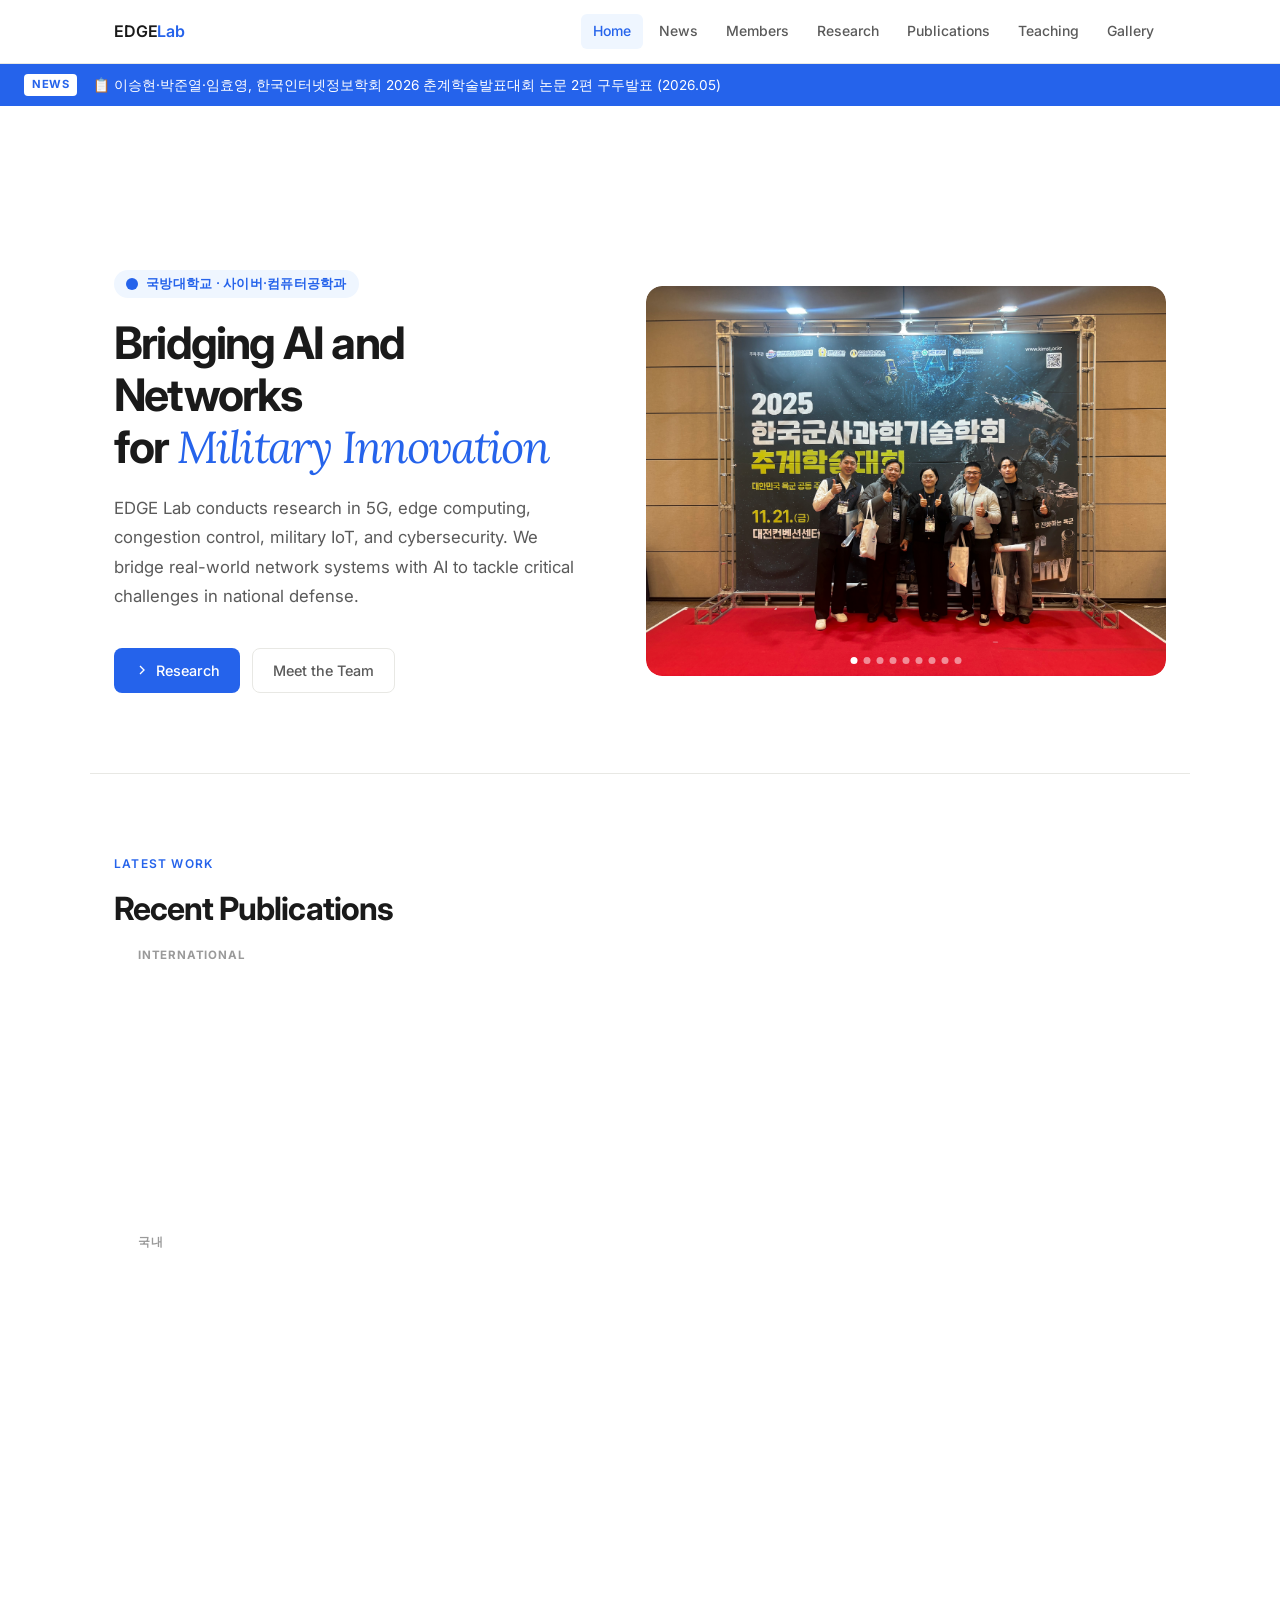
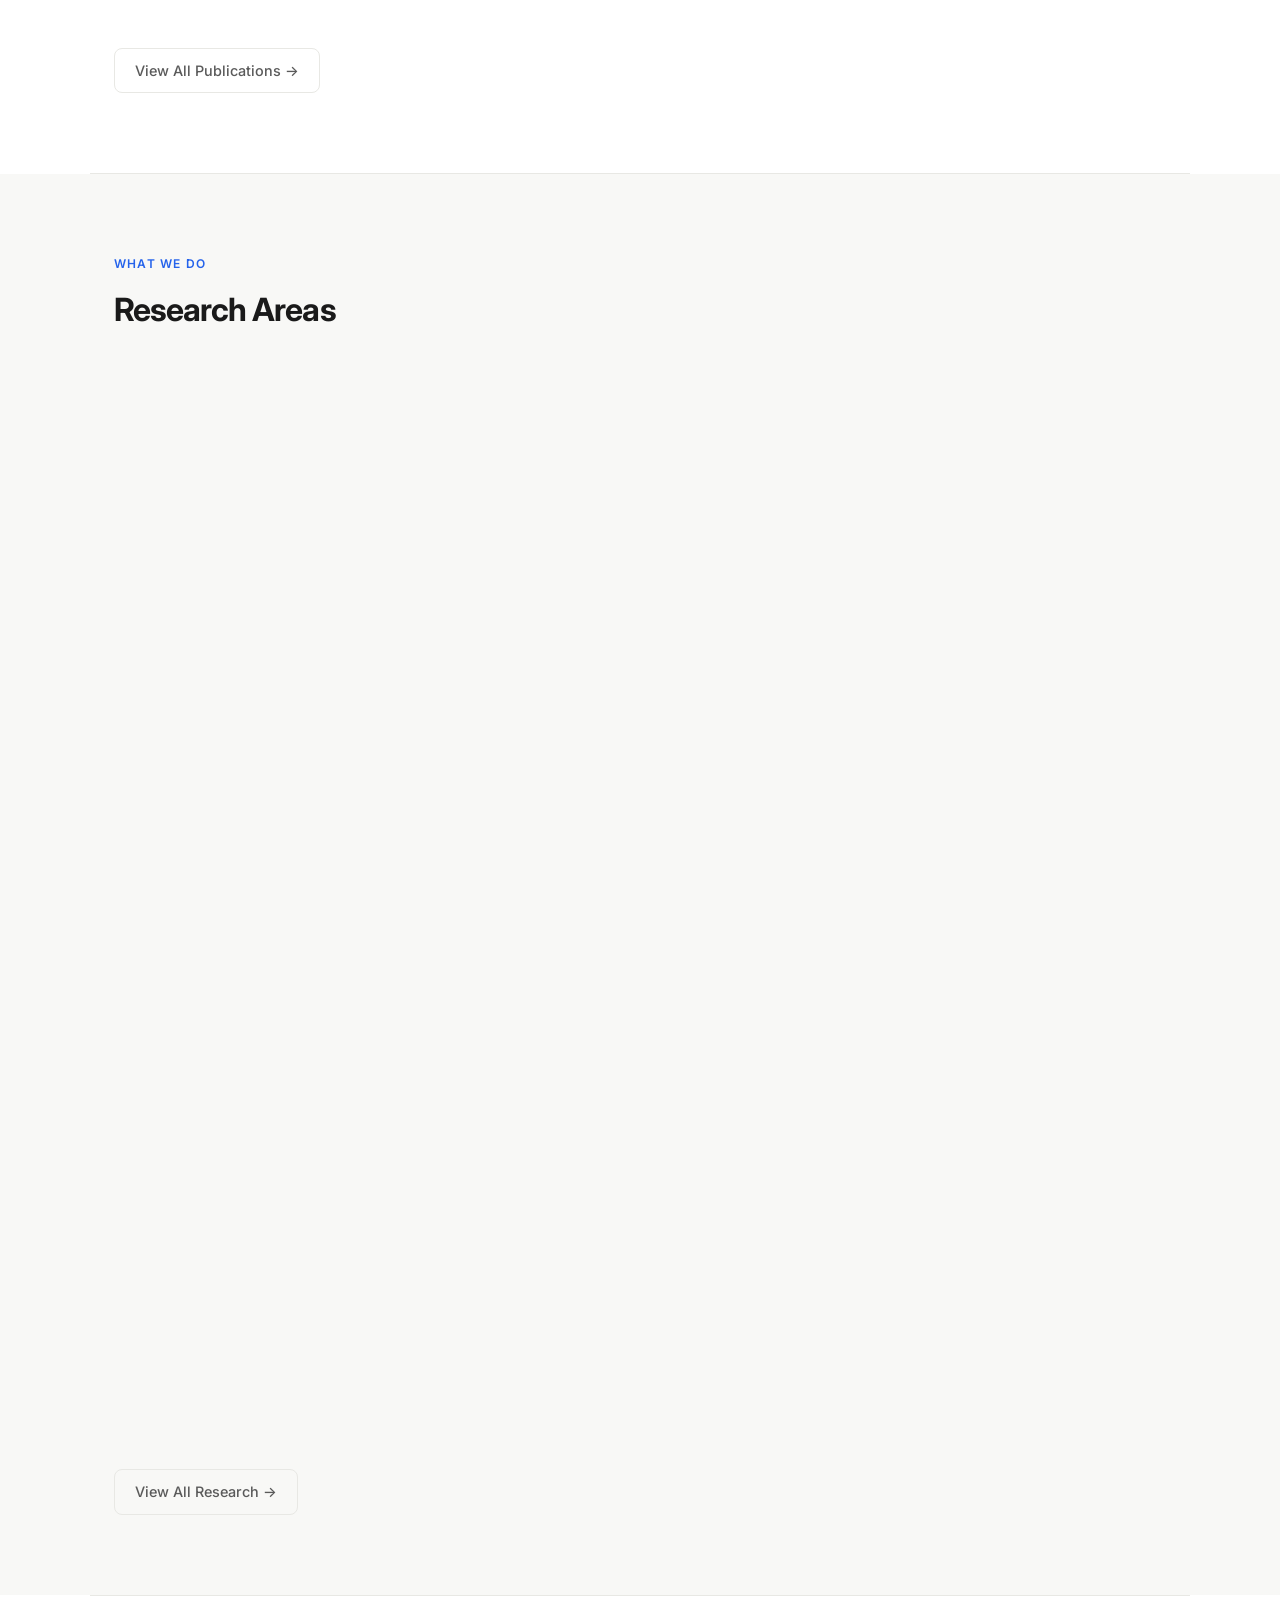
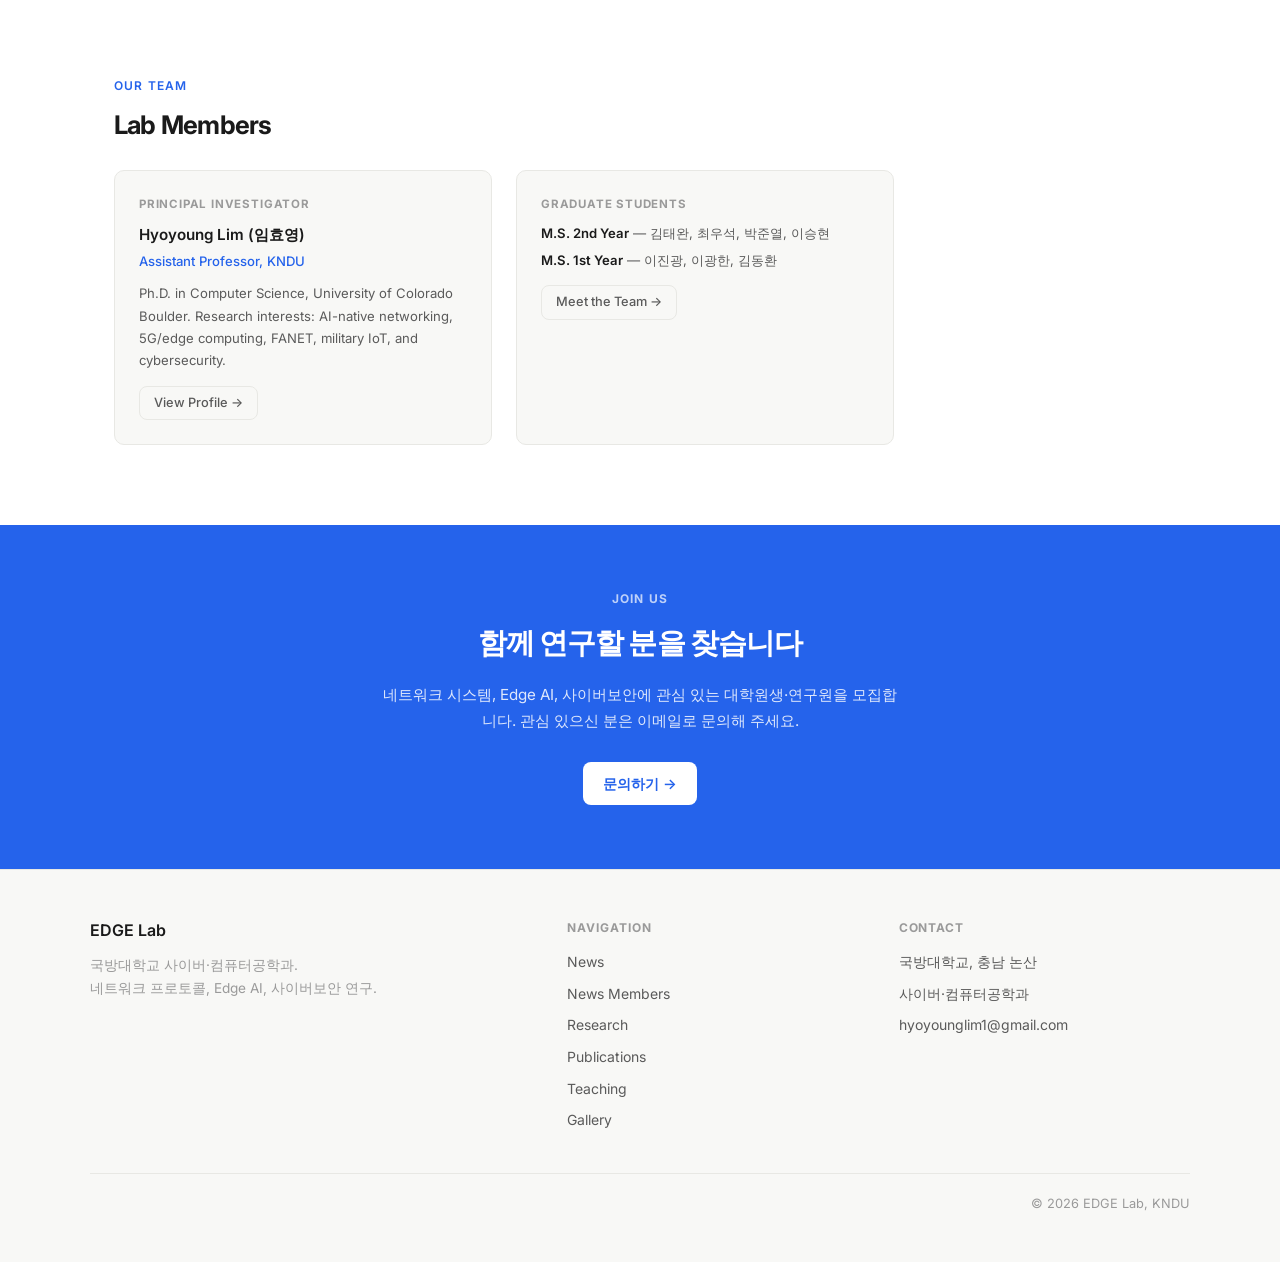
==== commit e708630b: "Sync index page live from publications, research, members pages - Add js/index-sync.js: fetch() sub-" ====
--- a/index.html
+++ b/index.html
@@ -101,43 +101,11 @@
   <!-- Recent Publications -->
   <section class="section">
     <div class="section-label">Latest Work</div>
-    <h2 class="section-title fade-in">최근 논문</h2>
-    <div class="pub-list" style="margin-bottom: 32px;">
-
-      <div class="pub-item fade-in">
-        <div class="pub-year">2023</div>
-        <div>
-          <div class="pub-title">An empirical study of 5G: Effect of edge on transport protocol and application performance</div>
-          <div class="pub-authors"><strong>Hyoyoung Lim</strong> et al.</div>
-          <div class="pub-venue">IEEE Transactions on Mobile Computing</div>
-        </div>
-        <div class="pub-badges"></div>
-      </div>
-
-      <div class="pub-item fade-in">
-        <div class="pub-year">2022</div>
-        <div>
-          <div class="pub-title">A Fresh Look at ECN Traversal in the Wild</div>
-          <div class="pub-authors"><strong>Hyoyoung Lim</strong> et al.</div>
-          <div class="pub-venue">arXiv preprint</div>
-        </div>
-        <div class="pub-badges">
-          <span class="badge badge-preprint">Preprint</span>
-        </div>
-      </div>
-
-      <div class="pub-item fade-in">
-        <div class="pub-year">2021</div>
-        <div>
-          <div class="pub-title">Scalable and modular wireless-network infrastructure for large-scale behavioural neuroscience</div>
-          <div class="pub-authors"><strong>Hyoyoung Lim</strong> et al.</div>
-          <div class="pub-venue">Nature Biomedical Engineering</div>
-        </div>
-        <div class="pub-badges"></div>
-      </div>
-
-    </div>
-    <a href="publications.html" class="btn btn-ghost">전체 논문 보기 →</a>
+    <h2 class="section-title fade-in">Recent Publications</h2>
+    <div id="index-pubs" class="pub-list" style="margin-bottom: 32px;">
+      <div style="color: var(--text-muted); font-size: 0.85rem; padding: 16px 0;">Loading...</div>
+    </div>
+    <a href="publications.html" class="btn btn-ghost">View All Publications →</a>
   </section>
 
   <div class="divider"></div>
@@ -146,41 +114,12 @@
   <section style="background: var(--surface); padding: 80px 0;">
     <div style="max-width: var(--max-width); margin: 0 auto; padding: 0 24px;">
       <div class="section-label">What We Do</div>
-      <h2 class="section-title fade-in">연구 분야</h2>
-      <div class="research-grid">
-        <div class="research-card fade-in">
-          <div class="research-icon">📡</div>
-          <div class="research-title">네트워크 프로토콜 & 5G</div>
-          <div class="research-desc">5G 환경에서 엣지 컴퓨팅이 전송 프로토콜과 애플리케이션 성능에 미치는 영향, ECN 등 혼잡 제어 알고리즘을 연구합니다.</div>
-          <div class="research-tags">
-            <span class="tag">5G</span>
-            <span class="tag">Congestion Control</span>
-            <span class="tag">ECN</span>
-          </div>
-        </div>
-        <div class="research-card fade-in">
-          <div class="research-icon">⚡</div>
-          <div class="research-title">Edge AI & 군사 IoT</div>
-          <div class="research-desc">군 네트워크 환경에서 엣지 서버를 활용한 AI 추론 최적화, 군사 IoT 센서망의 분산형 데이터 운영 모델을 연구합니다.</div>
-          <div class="research-tags">
-            <span class="tag">Edge Computing</span>
-            <span class="tag">Military IoT</span>
-            <span class="tag">AI Inference</span>
-          </div>
-        </div>
-        <div class="research-card fade-in">
-          <div class="research-icon">🔐</div>
-          <div class="research-title">사이버보안 & UAS</div>
-          <div class="research-desc">네트워크 행위 기반 악성코드 분류, UAS 신뢰성 기반 식별 프로토콜 표준화, 해상 무인체계 위협 식별 연구를 수행합니다.</div>
-          <div class="research-tags">
-            <span class="tag">Malware Classification</span>
-            <span class="tag">UAS Identification</span>
-            <span class="tag">Cybersecurity</span>
-          </div>
-        </div>
+      <h2 class="section-title fade-in">Research Areas</h2>
+      <div id="index-research" class="research-grid">
+        <div style="color: var(--text-muted); font-size: 0.85rem; padding: 16px 0;">Loading...</div>
       </div>
       <div style="margin-top: 32px;">
-        <a href="research.html" class="btn btn-ghost">모든 연구 보기 →</a>
+        <a href="research.html" class="btn btn-ghost">View All Research →</a>
       </div>
     </div>
   </section>
@@ -205,8 +144,8 @@
       <div style="padding: 24px; background: var(--surface); border-radius: var(--radius); border: 1px solid var(--border);">
         <div style="font-size: 0.72rem; font-weight: 700; text-transform: uppercase; letter-spacing: 0.07em; color: var(--text-muted); margin-bottom: 10px;">Graduate Students</div>
         <div style="display: flex; flex-direction: column; gap: 6px; font-size: 0.82rem; color: var(--text-secondary); margin-bottom: 14px;">
-          <div><span style="font-weight: 600; color: var(--text-primary);">M.S. 2nd Year</span> — 김태완, 최우석, 박준열, 이승현</div>
-          <div><span style="font-weight: 600; color: var(--text-primary);">M.S. 1st Year</span> — 이진광, 이광한, 김동환</div>
+          <div><span style="font-weight: 600; color: var(--text-primary);">M.S. 2nd Year</span> — <span id="index-members-2nd">—</span></div>
+          <div><span style="font-weight: 600; color: var(--text-primary);">M.S. 1st Year</span> — <span id="index-members-1st">—</span></div>
         </div>
         <a href="members.html" class="btn btn-ghost" style="font-size: 0.8rem; padding: 6px 14px;">Meet the Team →</a>
       </div>
@@ -260,5 +199,6 @@
 </footer>
 
 <script src="js/main.js"></script>
+<script src="js/index-sync.js"></script>
 </body>
 </html>
--- a/css/style.css
+++ b/css/style.css
@@ -436,6 +436,9 @@
 .research-title { font-size: 1.05rem; font-weight: 600; margin-bottom: 10px; letter-spacing: -0.01em; }
 .research-desc { font-size: 0.875rem; color: var(--text-secondary); line-height: 1.7; margin-bottom: 16px; }
 .research-tags { display: flex; flex-wrap: wrap; gap: 6px; }
+.index-pub-group-label { font-size: 0.72rem; font-weight: 700; text-transform: uppercase; letter-spacing: 0.07em; color: var(--text-muted); margin: 20px 0 4px; padding: 0 24px; }
+.index-pub-group-label:first-child { margin-top: 0; }
+
 .research-related { margin-top: 16px; padding-top: 14px; border-top: 1px solid var(--border); display: flex; flex-direction: column; gap: 4px; }
 .research-related-label { font-size: 0.68rem; font-weight: 700; text-transform: uppercase; letter-spacing: 0.07em; color: var(--text-muted); margin-bottom: 4px; }
 .research-related span { font-size: 0.78rem; color: var(--accent); }
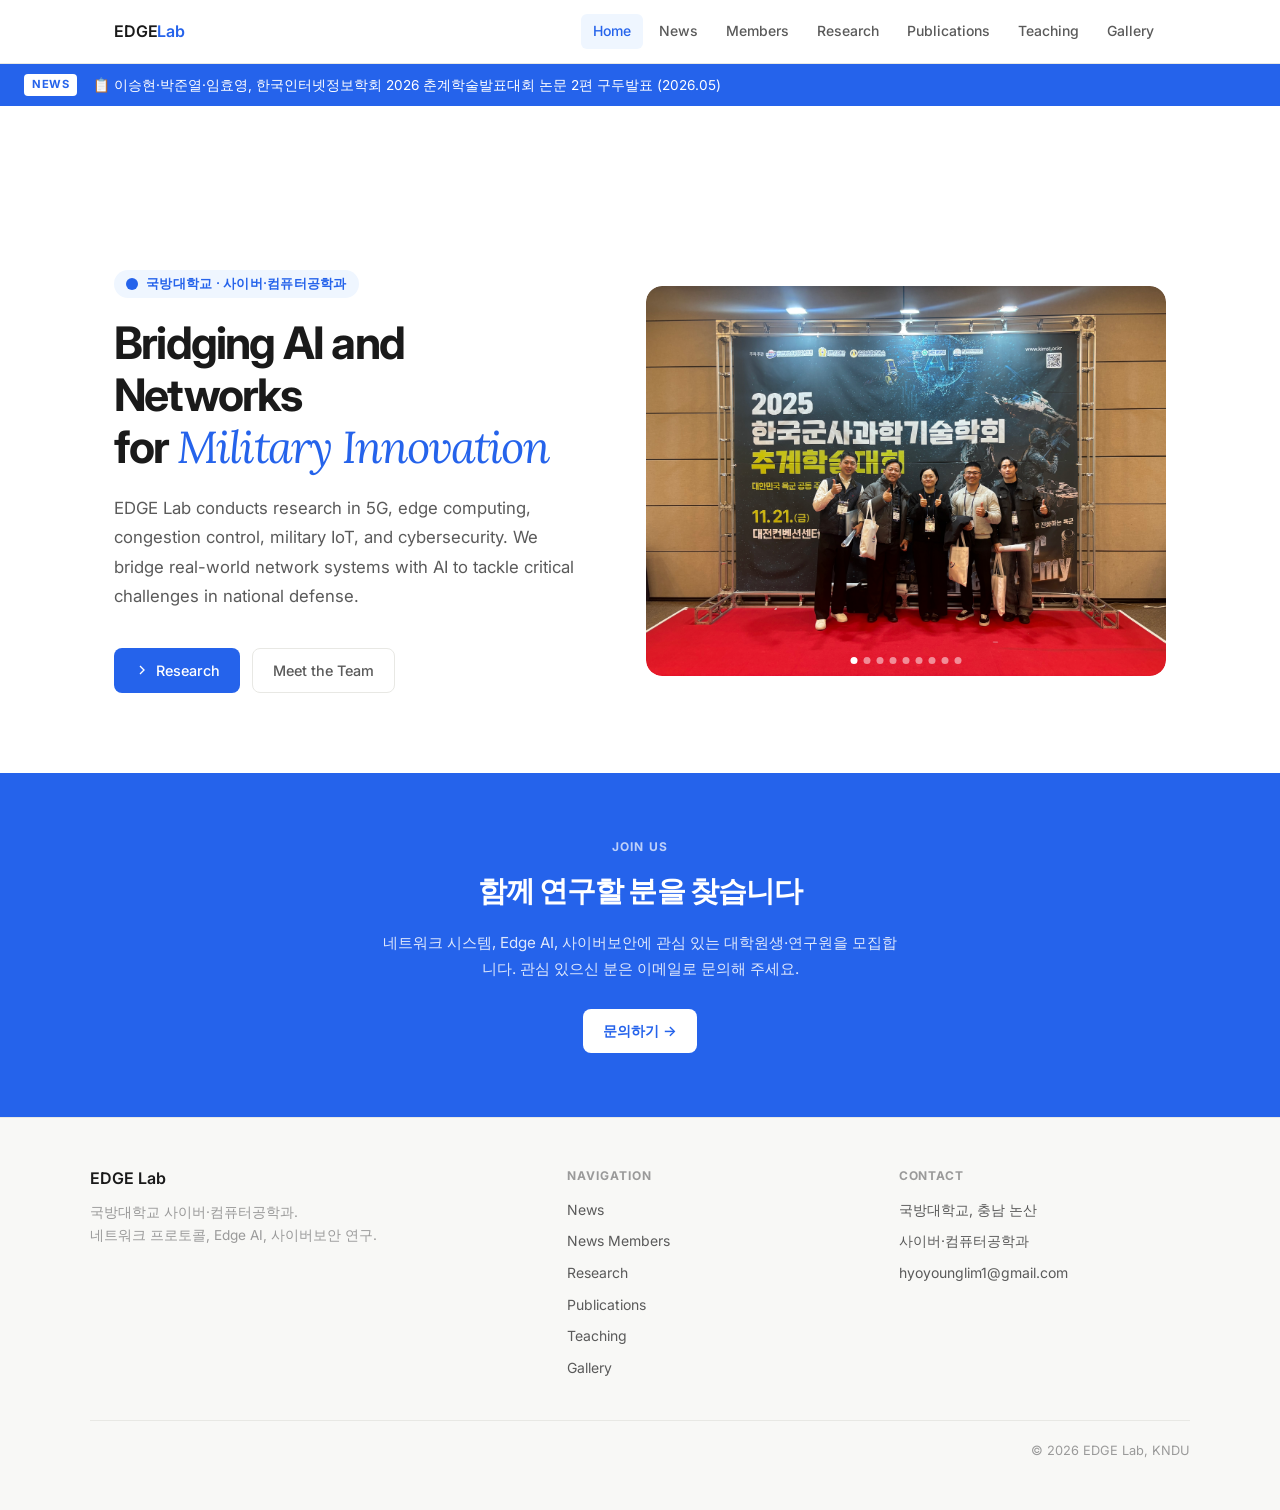
==== commit 6a4741f5: "Remove Recent Publications, Research Areas, Lab Members sections from index Co-Authored-By: Claude S" ====
--- a/index.html
+++ b/index.html
@@ -96,62 +96,6 @@
     </div>
   </section>
 
-  <div class="divider"></div>
-
-  <!-- Recent Publications -->
-  <section class="section">
-    <div class="section-label">Latest Work</div>
-    <h2 class="section-title fade-in">Recent Publications</h2>
-    <div id="index-pubs" class="pub-list" style="margin-bottom: 32px;">
-      <div style="color: var(--text-muted); font-size: 0.85rem; padding: 16px 0;">Loading...</div>
-    </div>
-    <a href="publications.html" class="btn btn-ghost">View All Publications →</a>
-  </section>
-
-  <div class="divider"></div>
-
-  <!-- Research highlights -->
-  <section style="background: var(--surface); padding: 80px 0;">
-    <div style="max-width: var(--max-width); margin: 0 auto; padding: 0 24px;">
-      <div class="section-label">What We Do</div>
-      <h2 class="section-title fade-in">Research Areas</h2>
-      <div id="index-research" class="research-grid">
-        <div style="color: var(--text-muted); font-size: 0.85rem; padding: 16px 0;">Loading...</div>
-      </div>
-      <div style="margin-top: 32px;">
-        <a href="research.html" class="btn btn-ghost">View All Research →</a>
-      </div>
-    </div>
-  </section>
-
-  <div class="divider"></div>
-
-  <!-- Lab Members intro -->
-  <section class="section">
-    <div class="section-label">Our Team</div>
-    <h2 class="section-title fade-in" style="font-size: 1.6rem; margin-bottom: 24px;">Lab Members</h2>
-    <div style="display: grid; grid-template-columns: 1fr 1fr; gap: 24px; max-width: 780px;" class="fade-in">
-      <div style="padding: 24px; background: var(--surface); border-radius: var(--radius); border: 1px solid var(--border);">
-        <div style="font-size: 0.72rem; font-weight: 700; text-transform: uppercase; letter-spacing: 0.07em; color: var(--text-muted); margin-bottom: 10px;">Principal Investigator</div>
-        <div style="font-weight: 600; font-size: 0.95rem; margin-bottom: 4px;">Hyoyoung Lim (임효영)</div>
-        <div style="font-size: 0.82rem; color: var(--accent); font-weight: 500; margin-bottom: 10px;">Assistant Professor, KNDU</div>
-        <p style="font-size: 0.82rem; color: var(--text-secondary); line-height: 1.7; margin-bottom: 14px;">
-          Ph.D. in Computer Science, University of Colorado Boulder.
-          Research interests: AI-native networking, 5G/edge computing, FANET, military IoT, and cybersecurity.
-        </p>
-        <a href="members.html" class="btn btn-ghost" style="font-size: 0.8rem; padding: 6px 14px;">View Profile →</a>
-      </div>
-      <div style="padding: 24px; background: var(--surface); border-radius: var(--radius); border: 1px solid var(--border);">
-        <div style="font-size: 0.72rem; font-weight: 700; text-transform: uppercase; letter-spacing: 0.07em; color: var(--text-muted); margin-bottom: 10px;">Graduate Students</div>
-        <div style="display: flex; flex-direction: column; gap: 6px; font-size: 0.82rem; color: var(--text-secondary); margin-bottom: 14px;">
-          <div><span style="font-weight: 600; color: var(--text-primary);">M.S. 2nd Year</span> — <span id="index-members-2nd">—</span></div>
-          <div><span style="font-weight: 600; color: var(--text-primary);">M.S. 1st Year</span> — <span id="index-members-1st">—</span></div>
-        </div>
-        <a href="members.html" class="btn btn-ghost" style="font-size: 0.8rem; padding: 6px 14px;">Meet the Team →</a>
-      </div>
-    </div>
-  </section>
-
   <!-- Join us -->
   <section style="background: var(--accent); color: white; padding: 64px 24px; text-align: center;">
     <div style="max-width: 520px; margin: 0 auto;">
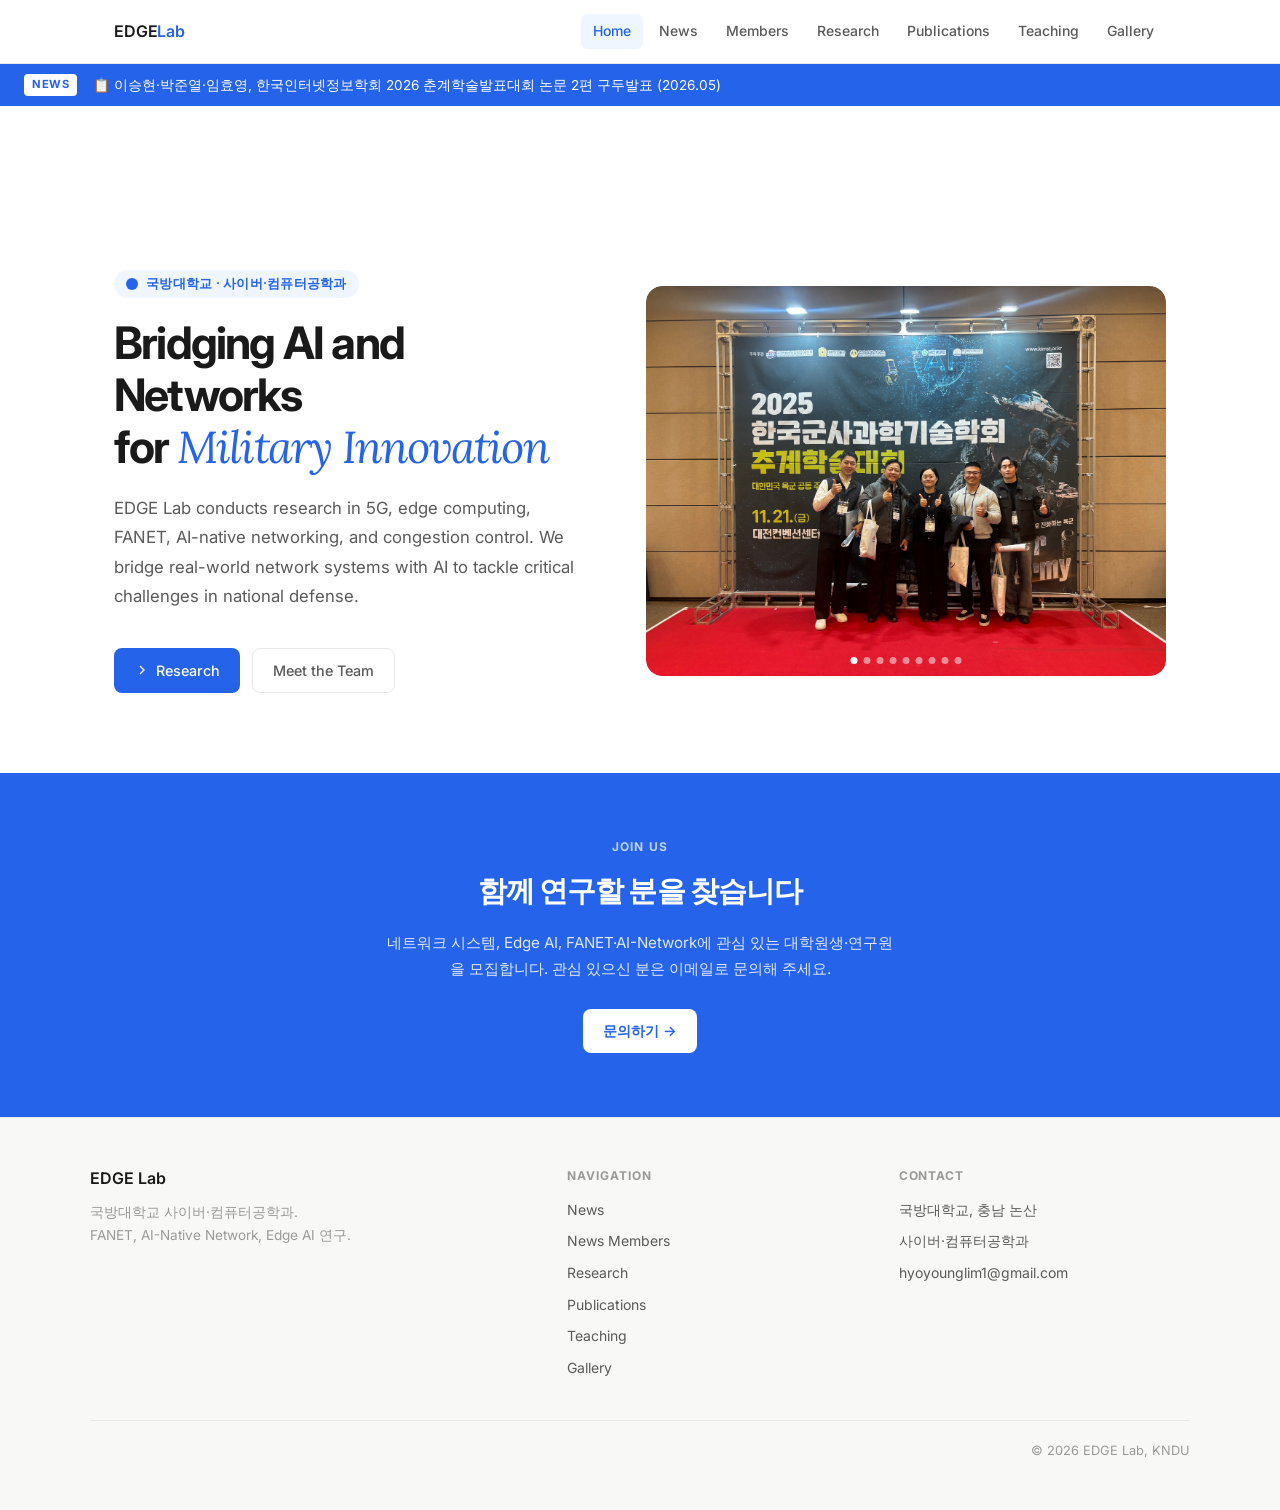
==== commit 468497f1: "change files." ====
--- a/index.html
+++ b/index.html
@@ -58,7 +58,7 @@
         Bridging AI and Networks<br>for <em>Military Innovation</em>
       </h1>
       <p class="hero-desc">
-        EDGE Lab conducts research in 5G, edge computing, congestion control, military IoT, and cybersecurity.
+        EDGE Lab conducts research in 5G, edge computing, FANET, AI-native networking, and congestion control.
         We bridge real-world network systems with AI to tackle critical challenges in national defense.
       </p>
       <div class="hero-btns">
@@ -102,7 +102,7 @@
       <div style="font-size: 0.75rem; font-weight: 700; letter-spacing: 0.1em; text-transform: uppercase; opacity: 0.7; margin-bottom: 12px;">Join Us</div>
       <h2 style="font-size: 1.8rem; font-weight: 700; letter-spacing: -0.03em; margin-bottom: 16px;">함께 연구할 분을 찾습니다</h2>
       <p style="opacity: 0.85; line-height: 1.7; margin-bottom: 28px; font-size: 0.95rem;">
-        네트워크 시스템, Edge AI, 사이버보안에 관심 있는 대학원생·연구원을 모집합니다.
+        네트워크 시스템, Edge AI, FANET·AI-Network에 관심 있는 대학원생·연구원을 모집합니다.
         관심 있으신 분은 이메일로 문의해 주세요.
       </p>
       <a href="mailto:hyoyounglim1@gmail.com" class="btn" style="background: white; color: var(--accent); font-weight: 600;">문의하기 →</a>
@@ -114,7 +114,7 @@
   <div class="footer-inner">
     <div>
       <div class="footer-brand">EDGE Lab</div>
-      <p class="footer-desc">국방대학교 사이버·컴퓨터공학과.<br>네트워크 프로토콜, Edge AI, 사이버보안 연구.</p>
+      <p class="footer-desc">국방대학교 사이버·컴퓨터공학과.<br>FANET, AI-Native Network, Edge AI 연구.</p>
     </div>
     <div>
       <div class="footer-col-title">Navigation</div>
@@ -143,6 +143,5 @@
 </footer>
 
 <script src="js/main.js"></script>
-<script src="js/index-sync.js"></script>
 </body>
 </html>
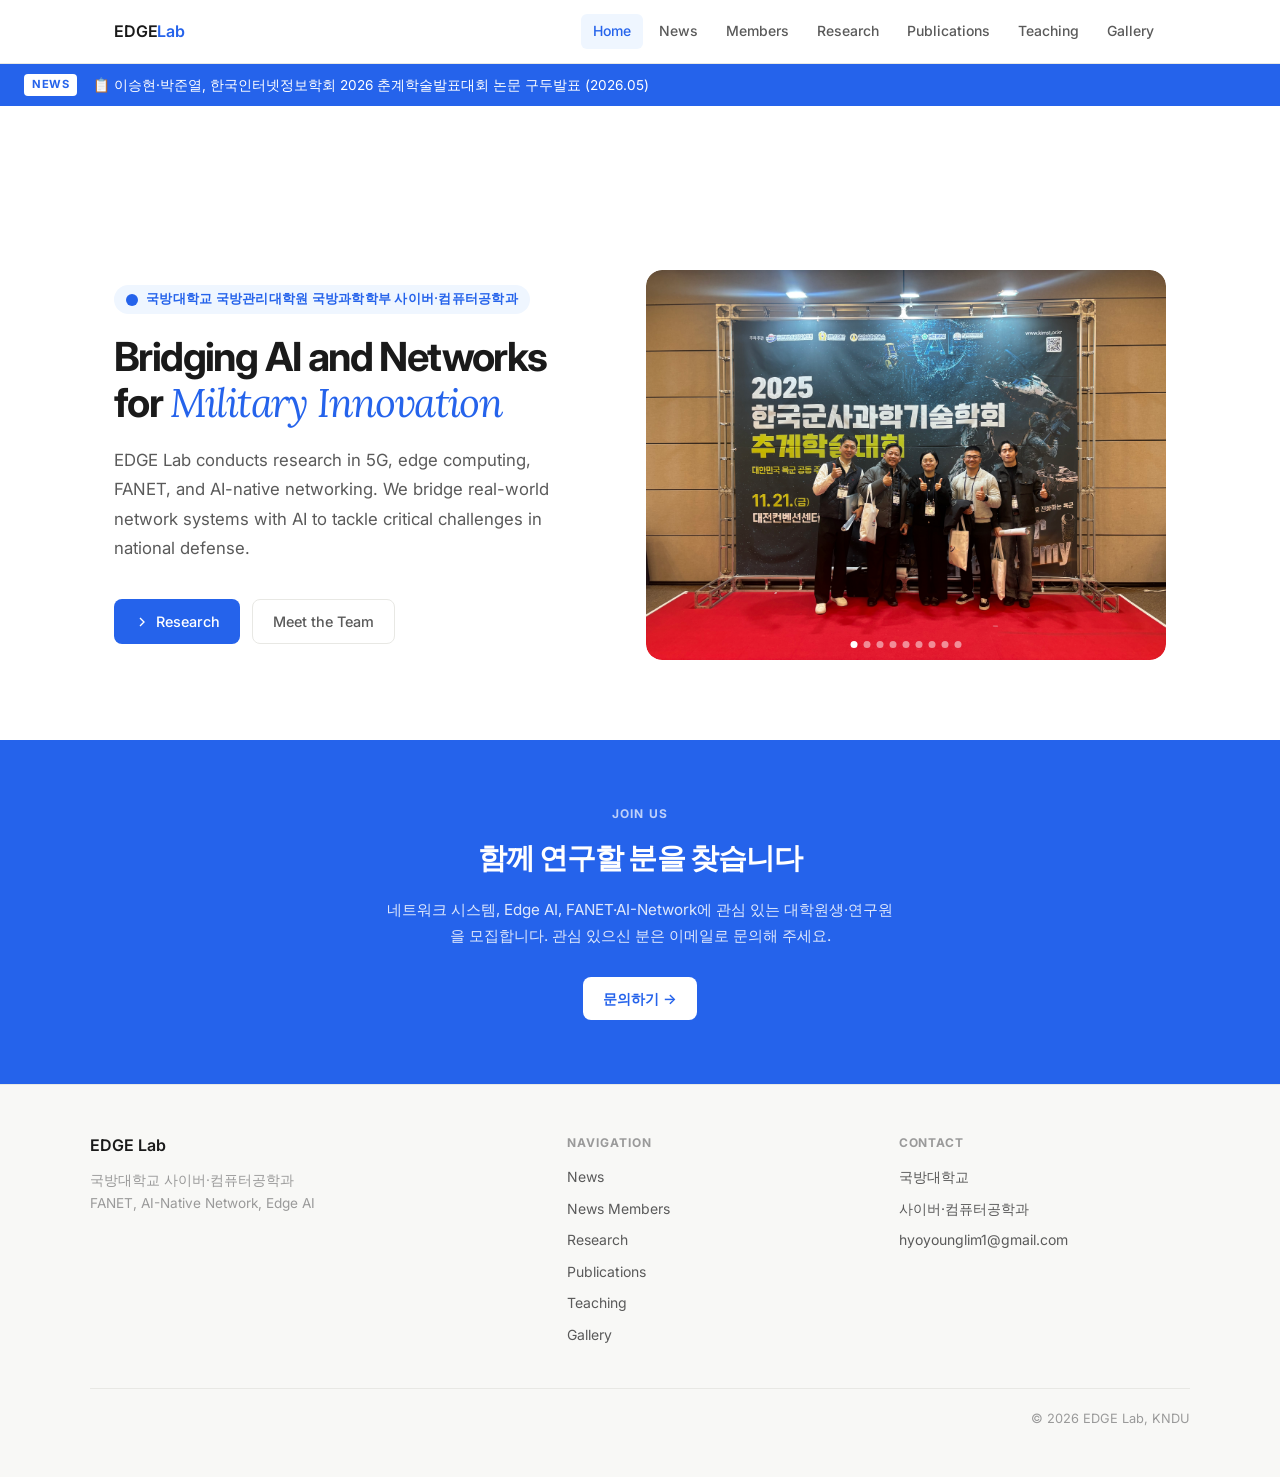
==== commit 4e323aa4: "Good" ====
--- a/index.html
+++ b/index.html
@@ -40,7 +40,7 @@
 <div class="news-bar" style="margin-top:64px;">
   <span class="news-badge">NEWS</span>
   <div class="news-ticker">
-    <div class="news-tick active">📋 이승현·박준열·임효영, 한국인터넷정보학회 2026 춘계학술발표대회 논문 2편 구두발표 (2026.05)</div>
+    <div class="news-tick active">📋 이승현·박준열, 한국인터넷정보학회 2026 춘계학술발표대회 논문 구두발표 (2026.05)</div>
     <div class="news-tick">🎤 KSC 2025 신진연구자 최신연구소개 초청 강연 — "5G 엣지 환경에서의 전송 프로토콜·애플리케이션 성능 분석" (2025.12)</div>
     <div class="news-tick">📢 군사과학기술학회 추계학술대회 논문 6편 발표 (2025.11)</div>
   </div>
@@ -52,13 +52,13 @@
     <div>
       <div class="hero-tag">
         <svg width="12" height="12" viewBox="0 0 12 12" fill="currentColor"><circle cx="6" cy="6" r="6"/></svg>
-        국방대학교 · 사이버·컴퓨터공학과
+        국방대학교 국방관리대학원 국방과학학부 사이버·컴퓨터공학과
       </div>
       <h1 class="hero-title">
         Bridging AI and Networks<br>for <em>Military Innovation</em>
       </h1>
       <p class="hero-desc">
-        EDGE Lab conducts research in 5G, edge computing, FANET, AI-native networking, and congestion control.
+        EDGE Lab conducts research in 5G, edge computing, FANET, and AI-native networking.
         We bridge real-world network systems with AI to tackle critical challenges in national defense.
       </p>
       <div class="hero-btns">
@@ -114,7 +114,7 @@
   <div class="footer-inner">
     <div>
       <div class="footer-brand">EDGE Lab</div>
-      <p class="footer-desc">국방대학교 사이버·컴퓨터공학과.<br>FANET, AI-Native Network, Edge AI 연구.</p>
+      <p class="footer-desc">국방대학교 사이버·컴퓨터공학과<br>FANET, AI-Native Network, Edge AI</p>
     </div>
     <div>
       <div class="footer-col-title">Navigation</div>
@@ -131,7 +131,7 @@
     <div>
       <div class="footer-col-title">Contact</div>
       <ul class="footer-links">
-        <li><a href="#">국방대학교, 충남 논산</a></li>
+        <li><a href="#">국방대학교</a></li>
         <li><a href="#">사이버·컴퓨터공학과</a></li>
         <li><a href="mailto:hyoyounglim1@gmail.com">hyoyounglim1@gmail.com</a></li>
       </ul>
--- a/css/style.css
+++ b/css/style.css
@@ -156,7 +156,7 @@
 }
 
 .hero-title {
-  font-size: 2.8rem;
+  font-size: 2.5rem;
   font-weight: 700;
   letter-spacing: -0.04em;
   line-height: 1.15;
